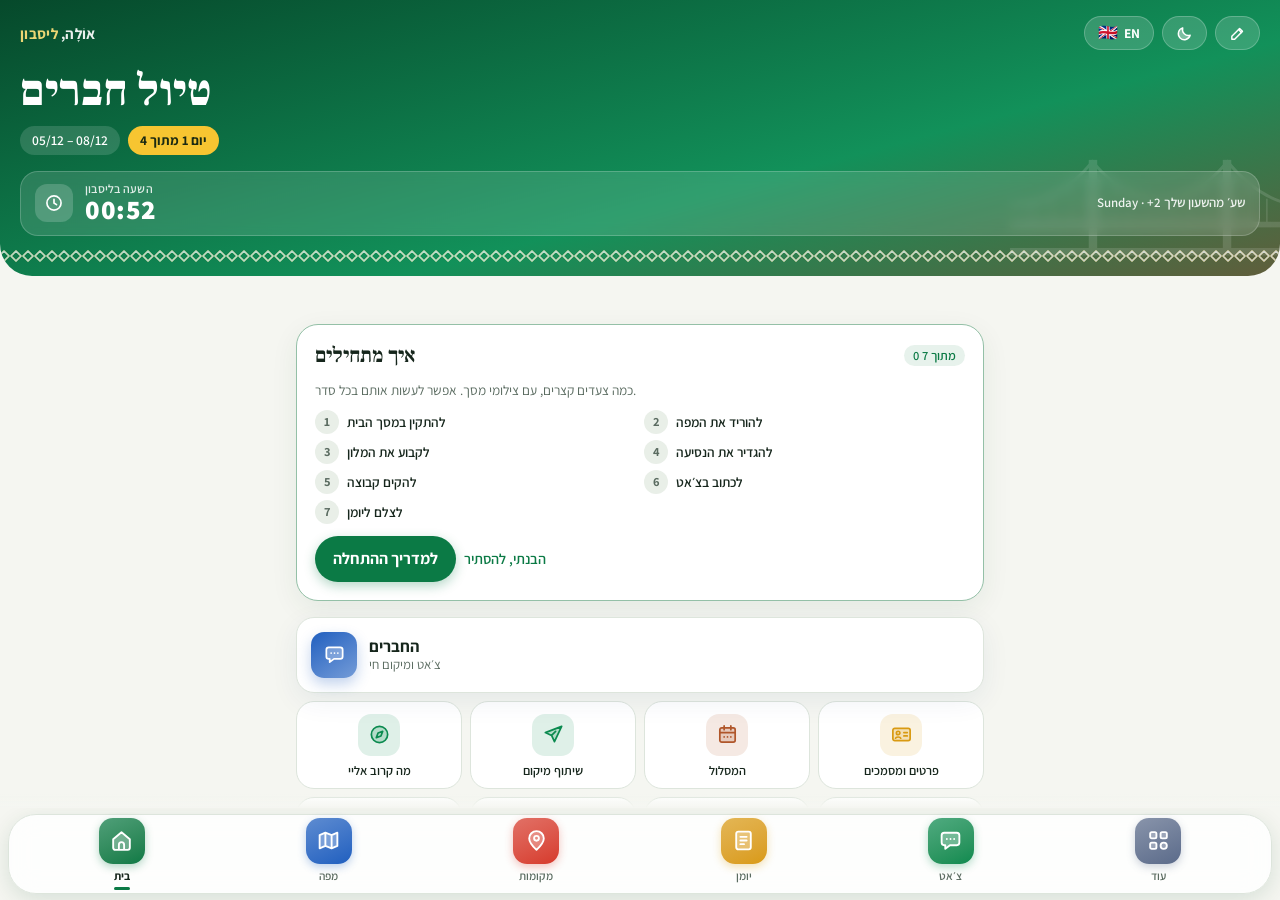
==== index.html @ 3a88d07b "Lisbon app: ported from the Athens app with Portugal colours, map, clock and icon (content still in " ====
<!doctype html>
<html lang="he" dir="rtl">
<head>
<meta charset="utf-8">
<meta name="viewport" content="width=device-width, initial-scale=1, viewport-fit=cover">
<title>ליסבון שלנו</title>
<script src="i18n.js"></script>
<meta name="description" content="המדריך האישי לטיול בליסבון: מפה חיה, שופינג, מסעדות, מסלול וכלים">
<meta name="theme-color" content="#f5f6f1" media="(prefers-color-scheme: light)">
<meta name="theme-color" content="#0c1611" media="(prefers-color-scheme: dark)">
<meta name="apple-mobile-web-app-capable" content="yes">
<meta name="apple-mobile-web-app-title" content="ליסבון">
<link rel="manifest" href="manifest.webmanifest">
<script>/* קישור הזמנה באייפון: בלי manifest, "הוספה למסך הבית" שומרת את הכתובת עם הקוד, והאפליקציה שבמסך הבית מצטרפת לבד */
if (/[?&]j=/.test(location.search) && /iPhone|iPad|iPod/.test(navigator.userAgent) && !navigator.standalone) document.querySelector('link[rel=manifest]').remove();</script>
<link rel="icon" href="icon.svg" type="image/svg+xml">
<link rel="apple-touch-icon" sizes="180x180" href="icon-180.png">
<link rel="preconnect" href="https://fonts.googleapis.com">
<link rel="preconnect" href="https://fonts.gstatic.com" crossorigin>
<link rel="stylesheet" href="https://fonts.googleapis.com/css2?family=Assistant:wght@400;500;600;700&family=Frank+Ruhl+Libre:wght@500;700;900&family=Gveret+Levin&family=Caveat:wght@500;700&display=swap">
<link rel="stylesheet" href="vendor/leaflet.css">
<link rel="stylesheet" href="app.css">
<script>/* מצב בהיר / כהה שנבחר ידנית: מפעילים או מכבים את כללי ה-CSS של "מצב כהה", בלי לשכפל אותם */
window.applyTheme = function (t) {
  for (var i = 0; i < document.styleSheets.length; i++) { var rules; try { rules = document.styleSheets[i].cssRules; } catch (e) { continue; }
    for (var j = 0; j < rules.length; j++) { var r = rules[j]; if (!r.media) continue; r._q = r._q || r.media.mediaText; if (!/prefers-color-scheme/.test(r._q)) continue;
      r.media.mediaText = !t ? r._q : (t === 'dark') === /dark/.test(r._q) ? 'all' : 'not all'; } }
  document.documentElement.dataset.theme = t || ''; document.documentElement.style.colorScheme = t || 'light dark';
  var m = document.querySelector('meta[name=theme-color]'); if (m && t) { m.removeAttribute('media'); m.content = t === 'dark' ? '#0c1611' : '#f5f6f1'; }
};
try { var th = localStorage.getItem('lisboa.theme'); if (th === 'dark' || th === 'light') applyTheme(th); } catch (e) {}</script>
</head>
<body>

<main id="app">
  <!-- בית -->
  <section class="view" id="v-home" data-view="home">
    <header class="hero">
      <div class="hero-top">
        <p class="eyebrow">אוֹלָה, <span>ליסבון</span></p>
        <span class="hero-btns"><button class="hero-set hero-lang" id="langBtn" type="button" translate="no" aria-label="Language"><i id="langFlag"></i><b id="langNow"></b></button>
        <button class="hero-set round" id="themeBtn" type="button" aria-label="מצב בהיר או כהה"></button>
        <button class="hero-set round" id="tripBtn" type="button" aria-label="הגדרות הנסיעה"><svg viewBox="0 0 24 24" width="15" height="15" fill="none" stroke="currentColor" stroke-width="2.2" stroke-linecap="round" stroke-linejoin="round"><path d="M4 20h4L19 9l-4-4L4 16z"/><path d="M13.5 6.5l4 4"/></svg></button></span>
      </div>
      <h1 id="heroTitle"></h1>
      <p class="hero-sub"><span id="heroDates"></span><b id="heroCount"></b></p>
      <div class="hero-clock"><i><svg viewBox="0 0 24 24" width="20" height="20" fill="none" stroke="currentColor" stroke-width="2" stroke-linecap="round" aria-hidden="true"><circle cx="12" cy="12" r="8.500"/><path d="M12 7.500V12l3 2"/></svg></i><span><small>השעה בליסבון</small><b id="heroTime" translate="no"></b></span><em id="heroDay"></em></div>
      <svg class="hero-art" viewBox="0 0 320 120" aria-hidden="true">
        <g fill="currentColor">
          <rect x="0" y="84" width="320" height="6"/>
          <rect x="84" y="18" width="9" height="94"/><rect x="227" y="18" width="9" height="94"/>
          <rect x="80" y="40" width="17" height="4"/><rect x="223" y="40" width="17" height="4"/><rect x="80" y="62" width="17" height="4"/><rect x="223" y="62" width="17" height="4"/>
          <rect x="0" y="112" width="320" height="8"/>
        </g>
        <g fill="none" stroke="currentColor" stroke-width="3" stroke-linecap="round">
          <path d="M0 66Q46 70 88 20Q160 104 232 20Q274 70 320 66"/>
          <path stroke-width="1.5" d="M110 44v40M128 60v24M146 70v14M160 73v11M174 70v14M192 60v24M210 44v40M66 46v38M46 60v24M24 66v18M254 46v38M274 60v24M296 66v18"/>
        </g>
      </svg>
    </header>
    <div class="stack">
      <div id="weather" class="weather" aria-label="תחזית"></div>
      <div id="alertBox"></div>
      <section class="card install" id="installCard" hidden>
        <img src="icon-180.png" alt="" width="56" height="56">
        <div><h2>התקנה למסך הבית</h2><p class="muted small" id="installTxt"></p>
        <div class="row"><button class="btn sm" id="installBtn" type="button">התקנה</button><button class="link" id="installHide" type="button">לא עכשיו</button></div></div>
      </section>
      <section class="card starthome" id="startHome" hidden>
        <div class="card-head"><h2>איך מתחילים</h2><span class="pill" id="startCount"></span></div>
        <p class="muted small">כמה צעדים קצרים, עם צילומי מסך. אפשר לעשות אותם בכל סדר.</p>
        <div class="start-dots" id="startDots"></div>
        <div class="row"><button class="btn" data-jump="startCard" type="button">למדריך ההתחלה</button><button class="link" id="startHide" type="button">הבנתי, להסתיר</button></div>
      </section>
      <section class="card setup" id="setupCard" hidden>
        <h2>איזו נסיעה זו?</h2>
        <p class="muted small">בנות, בנים, משפחה או חברים, ואולי יום הולדת? לפי זה יותאמו ההמלצות, המסלול והיומן.</p>
        <div class="row"><button class="btn" id="setupBtn" type="button">הגדרת הנסיעה</button><button class="btn ghost" data-go="group" type="button">יש לי קוד קבוצה</button></div>
      </section>
      <div class="quick">
        <button class="qbtn wide" data-go="group"><i class="ic" data-ic="chat" style="--c:#1f5fbf"></i><span><b class="grpname">הקבוצה</b><small id="grpHint">צ׳אט ומיקום חי</small></span><span class="faces" id="grpFaces"></span><em class="nbadge" id="grpBadge" hidden></em></button>
        <button class="qbtn" data-act="near"><i class="ic" data-ic="compass" style="--c:#0b8a4f"></i><span><b>מה קרוב אליי</b><small>מקומות לפי מרחק</small></span></button>
        <button class="qbtn" data-act="share"><i class="ic" data-ic="send" style="--c:#0b8a4f"></i><span><b>שיתוף מיקום</b><small>שליחה בוואטסאפ</small></span></button>
        <button class="qbtn" data-go="plan"><i class="ic" data-ic="cal" style="--c:#b0562a"></i><span><b>המסלול</b><small id="todayPlan"></small></span></button>
        <button class="qbtn" data-jump="meCard"><i class="ic" data-ic="id" style="--c:#d99a12"></i><span><b>פרטים ומסמכים</b><small>דרכון, ביטוח, אישורים</small></span></button>
        <button class="qbtn" data-jump="taxCard"><i class="ic" data-ic="percent" style="--c:#d99a12"></i><span><b>Tax Free</b><small>איך מקבלים החזר מס</small></span></button>
        <button class="qbtn" data-jump="offlineCard"><i class="ic" data-ic="download" style="--c:#1f5fbf"></i><span><b>מפה בלי אינטרנט</b><small id="offHint">הורדה לטלפון</small></span></button>
        <button class="qbtn" data-act="favs"><i class="ic" data-ic="heart" style="--c:#d6392b"></i><span><b>הרשימה שלי</b><small id="favCount"></small></span></button>
        <button class="qbtn" data-go="journal"><i class="ic" data-ic="book" style="--c:#d6392b"></i><span><b>היומן שלנו</b><small>תמונות ורגעים</small></span></button>
      </div>
      <section class="card" id="hotelCard"></section>
      <section class="card" id="flightsCard"></section>
      <details class="card bday" id="occCard" hidden></details>
      <section>
        <div class="sec-head"><h2>אסור לפספס</h2><button class="link" data-go="places">לכל המקומות</button></div>
        <div class="rail" id="topRail"></div>
      </section>
    </div>
  </section>

  <!-- מפה -->
  <section class="view" id="v-map" data-view="map" hidden>
    <div id="map"></div>
    <div class="map-chips chips" id="mapChips"></div>
    <div class="map-fabs">
      <button class="fab" id="btnLocate" aria-label="המיקום שלי">
        <svg viewBox="0 0 24 24" width="22" height="22" fill="none" stroke="currentColor" stroke-width="2"><circle cx="12" cy="12" r="3.5"/><path d="M12 2v4M12 18v4M2 12h4M18 12h4"/></svg>
      </button>
      <button class="fab" id="btnLayers" aria-label="סוג המפה">
        <svg viewBox="0 0 24 24" width="22" height="22" fill="none" stroke="currentColor" stroke-width="2" stroke-linejoin="round"><path d="M12 3 3 8l9 5 9-5zM3 12l9 5 9-5M3 16l9 5 9-5"/></svg>
      </button>
      <button class="fab" id="btnHotel" aria-label="המלון">
        <svg viewBox="0 0 24 24" width="22" height="22" fill="none" stroke="currentColor" stroke-width="2"><path d="M3 21V10l9-7 9 7v11h-6v-6H9v6z"/></svg>
      </button>
    </div>
    <div class="map-status" id="gpsStatus" hidden></div>
  </section>

  <!-- מקומות -->
  <section class="view" id="v-places" data-view="places" hidden>
    <header class="page-head">
      <h1>מקומות</h1>
      <input type="search" id="search" placeholder="חיפוש: סנדלים, גג, סובלאקי…" autocomplete="off">
    </header>
    <div class="chips" id="placeChips"></div>
    <div class="sortbar" id="sortbar">
      <button data-sort="rec" class="on">מומלצים</button>
      <button data-sort="me">קרוב אליי</button>
      <button data-sort="hotel">קרוב למלון</button>
    </div>
    <div class="list" id="placeList"></div>
  </section>

  <!-- יומן -->
  <section class="view" id="v-journal" data-view="journal" hidden>
    <header class="page-head jr-head">
      <div class="jr-tabs" role="tablist"><button id="jrTabMe" type="button">היומן שלי <em id="jrNMe"></em></button><button id="jrTabUs" type="button">היומן המשותף <em id="jrNUs"></em></button></div>
      <p class="jr-kicker" id="jrKicker"></p>
      <h1 class="hand" id="jrTitle">היומן שלי</h1>
    </header>
    <div class="jr-actions">
      <label class="btn" for="camIn"><svg viewBox="0 0 24 24" width="20" height="20" fill="none" stroke="currentColor" stroke-width="2" stroke-linejoin="round"><path d="M4 8h3l2-3h6l2 3h3v11H4z"/><circle cx="12" cy="13" r="3.5"/></svg>צילום</label>
      <label class="btn ghost" for="vidIn"><svg viewBox="0 0 24 24" width="20" height="20" fill="none" stroke="currentColor" stroke-width="2" stroke-linejoin="round"><rect x="3" y="6" width="13" height="12" rx="2"/><path d="M16 10l5-3v10l-5-3z"/></svg>סרטון</label>
      <label class="btn ghost" for="upIn">העלאה</label>
      <button class="btn ghost" id="jrNote">כתיבה</button>
    </div>
    <input type="file" id="camIn" accept="image/*" capture="environment" hidden>
    <input type="file" id="vidIn" accept="video/*" capture="environment" hidden>
    <input type="file" id="upIn" accept="image/*,video/*" multiple hidden>
    <div class="jr-show"><button class="btn sea" id="jrShow" type="button"><svg viewBox="0 0 24 24" width="20" height="20" fill="currentColor"><path d="M8 5v14l11-7z"/></svg><span id="jrShowTxt">מצגת הטיול</span></button><button class="btn ghost" id="bkOpen" type="button">גיבוי תמונות<em class="nbadge" id="bkCount" hidden></em></button></div>
    <div class="bk-banner" id="bkBanner" hidden><span id="bkBannerTxt"></span><button class="btn sm" id="bkBannerBtn" type="button">גיבוי עכשיו</button><button class="link" id="bkBannerX" type="button">אחר כך</button></div>
    <div id="jrBody"></div>
  </section>

  <!-- הבנות -->
  <section class="view" id="v-group" data-view="group" hidden>
    <header class="page-head"><h1 class="grpname">הקבוצה</h1><p class="muted" id="grpStatus"></p></header>
    <div class="stack" id="grpJoin">
      <section class="card">
        <h2>להצטרף לקבוצה</h2>
        <p class="invited" id="grpInvited" hidden></p>
        <form id="grpJoinForm" class="form-in">
          <label>השם שלך<input id="grpName" autocomplete="off" maxlength="16" placeholder="השם שלך"></label>
          <label>קוד הקבוצה<input id="grpCodeIn" autocomplete="off" autocapitalize="characters" placeholder="XXXX-XXXX" dir="ltr"></label>
          <button class="btn">הצטרפות עם הקוד</button>
        </form>
        <p class="muted small" style="margin:14px 0 8px">מי שמארגן פותח קבוצה, מגדיר את הנסיעה ושולח את הקוד לכולם:</p>
        <button class="btn ghost" id="grpNew" type="button">פתיחת קבוצה חדשה</button>
      </section>
      <p class="muted small center">ההודעות והמיקומים מוצפנים בטלפון עם הקוד. רק מי שיש לו את הקוד יכול לקרוא.</p>
    </div>
    <div class="stack" id="grpMain" hidden>
      <section class="card" id="tripCard"></section>
      <section class="card">
        <div class="card-head"><div><small class="muted">קוד הקבוצה</small><div class="gcode" id="grpCode" dir="ltr"></div></div><button class="btn sm" id="grpInvite">הזמנה לקבוצה</button></div>
        <div class="myav"><span id="myFace"></span><div><b>התמונה שלי</b><small class="muted">הקבוצה תראה אותה בצ׳אט, במפה ובעמוד הבית</small>
          <div class="row"><label class="btn sm" for="avIn">בחירת תמונה</label><button class="link" id="avClear" type="button" hidden>הסרה</button></div></div></div>
        <input type="file" id="avIn" accept="image/*" hidden>
        <label class="switch"><input type="checkbox" id="grpShare"><span>לשתף את המיקום שלי עם הקבוצה</span></label>
        <div id="grpMembers" class="mems"></div>
      </section>
      <button class="btn" data-go="chat" type="button">פתיחת הצ׳אט</button>
      <section class="card" id="pushNative" hidden>
        <div class="card-head"><h2 class="h-ic"><i class="ic" data-ic="phone" style="--c:#d6392b"></i>התראות</h2><span class="pill" id="pushState"></span></div>
        <p class="muted small" id="pushTxt">התראה קופצת על כל הודעה בצ׳אט, גם כשהאפליקציה סגורה. לחיצה עליה פותחת את האפליקציה.</p>
        <div class="row" style="margin-top:10px"><button class="btn" id="pushOn" type="button">הפעלת התראות</button><button class="btn ghost sm" id="pushTest" type="button" hidden>התראת ניסיון</button></div>
      </section>
      <section class="card"><h2>מקומות שסימנו</h2><div id="grpFavs" class="tags"></div></section>
      <button class="link center" id="grpLeave">יציאה מהקבוצה</button>
      <p class="muted small center">כשהאפליקציה פתוחה ההודעות מגיעות מיד, עם צליל.</p>
    </div>
  </section>

  <!-- צ׳אט -->
  <section class="view chatview" id="v-chat" data-view="chat" hidden>
    <header class="chat-head"><div><p class="jr-kicker" id="chatStatus"></p><h1 class="hand">הצ׳אט שלנו</h1></div><button class="btn ghost sm" data-go="group" type="button">הקבוצה</button></header>
    <div class="chat-empty" id="chatEmpty" hidden><p>עוד אין קבוצה. פותחים קבוצה או מצטרפות עם קוד, ואז הצ׳אט נפתח כאן.</p><button class="btn" data-go="group" type="button">לקבוצה</button></div>
    <div class="chat-body" id="chatBody">
        <div id="grpChat" class="chat"></div>
        <div id="grpQuick" class="tags"><button class="tag" type="button">איפה כולם?</button><button class="tag" type="button">אני בדרך</button><button class="tag" type="button">נפגשים במלון</button><button class="tag" type="button" data-here>📍 אני כאן, בואו</button></div>
        <div id="emojiPanel" class="emoji-panel" hidden></div>
        <form id="grpForm" class="chatform"><button type="button" class="cbtn" id="emojiBtn" aria-label="סמיילים">😊</button><label class="cbtn" for="chatFile" aria-label="צירוף תמונה או מסמך">📎</label><input id="grpText" autocomplete="off" maxlength="500" placeholder="הודעה לקבוצה…" enterkeyhint="send"><button class="btn sm send" aria-label="שליחה"><svg viewBox="0 0 24 24" width="20" height="20" fill="none" stroke="currentColor" stroke-width="2.2" stroke-linecap="round" stroke-linejoin="round"><path d="M2 12 21 3l-6 18-3-8z"/></svg></button></form>
        <input type="file" id="chatFile" hidden>
    </div>
  </section>

  <!-- מסלול -->
  <section class="view" id="v-plan" data-view="plan" hidden>
    <header class="page-head">
      <h1>ארבעה ימים</h1>
      <p class="muted">הצעה גמישה. לוחצים על מקום כדי לראות פרטים ולנווט.</p>
    </header>
    <div class="daytabs" id="dayTabs"></div>
    <div id="planBody"></div>
  </section>

  <!-- עוד -->
  <section class="view" id="v-more" data-view="more" hidden>
    <header class="page-head"><h1>ארגז כלים</h1></header>
    <div class="stack">
      <details class="card acc" id="startCard">
        <summary><i class="ic" data-ic="compass" style="--c:#0b8a4f"></i>איך מתחילים</summary>
        <p class="muted small">כמה צעדים, עם צילומי מסך וכפתור שמוביל ישר למקום. צעד שהושלם מסומן ב־✓.</p>
        <div id="startSteps" class="start-steps"></div>
      </details>

      <details class="card acc" id="guideCard">
        <summary><i class="ic" data-ic="bulb" style="--c:#d99a12"></i>מדריך לאפליקציה</summary>
        <p class="muted small">כל מה שחשוב לדעת, בשפה פשוטה. לוחצים על נושא כדי לפתוח.</p>
        <div id="guide" class="guide"></div>
      </details>

      <details class="card acc" id="tripsCard">
        <summary><i class="ic" data-ic="bag" style="--c:#b0562a"></i>הנסיעות שלי</summary>
        <p class="muted small">נוסעים שוב לליסבון? הנסיעה הנוכחית נשמרת עם היומן, הצ'אט והמסלול שלה, ומתחילים נסיעה חדשה ונקייה. אפשר לחזור לכל נסיעה שמורה, וגם למחוק נסיעה יחד עם היומן שלה.</p>
        <div id="tripsList" class="trips"></div>
        <button class="btn" id="tripNew" type="button">התחלת נסיעה חדשה</button>
      </details>

      <details class="card acc" id="meCard">
        <summary><i class="ic" data-ic="id" style="--c:#d99a12"></i>הפרטים והמסמכים שלי</summary>
        <p class="muted small">נשמר רק בטלפון הזה ולא נשלח לשום מקום.</p>
        <div class="grid2" id="meForm">
          <label class="wide">שם מלא, כמו בדרכון<input id="me_name" data-k="name" autocomplete="off"></label>
          <label>מספר דרכון<input id="me_pass" data-k="pass" autocomplete="off" autocapitalize="characters"></label>
          <label>תוקף הדרכון<input id="me_passExp" data-k="passExp" type="date"></label>
          <label>חברת ביטוח<input id="me_ins" data-k="ins" autocomplete="off"></label>
          <label>מספר פוליסה<input id="me_insNo" data-k="insNo" autocomplete="off"></label>
          <label class="wide">מוקד החירום של הביטוח<input id="me_insTel" data-k="insTel" type="tel" autocomplete="off"></label>
          <label>איש קשר לחירום<input id="me_ice" data-k="ice" autocomplete="off"></label>
          <label>הטלפון שלו<input id="me_iceTel" data-k="iceTel" type="tel" autocomplete="off"></label>
          <label class="wide">מספר אישור ההזמנה במלון<input id="me_hotelRef" data-k="hotelRef" autocomplete="off"></label>
          <label class="wide">מידע רפואי חשוב (אלרגיות, תרופות, סוג דם)<input id="me_med" data-k="med" autocomplete="off"></label>
        </div>
        <div id="meNote"></div>
        <h3 class="sub-h">מסמכים מצולמים</h3>
        <p class="muted small">דרכון, כרטיס עלייה למטוס, ביטוח, אישור מלון. התמונה מטושטשת עד שלוחצים עליה.</p>
        <select id="docType" aria-label="סוג המסמך">
          <option>דרכון</option><option>כרטיס עלייה למטוס</option><option>כרטיס טיסה</option><option>ביטוח נסיעות</option><option>אישור הזמנת מלון</option><option>מסמך אחר</option>
        </select>
        <div class="row">
          <label class="btn sm" for="docCam">צילום המסמך</label>
          <label class="btn ghost sm" for="docUp">העלאה מהגלריה</label>
        </div>
        <input type="file" id="docCam" accept="image/*" capture="environment" hidden>
        <input type="file" id="docUp" accept="image/*" hidden>
        <div id="docGrid" class="docgrid"></div>
      </details>

      <section class="card" id="offlineCard">
        <div class="card-head"><h2 class="h-ic"><i class="ic" data-ic="download" style="--c:#1f5fbf"></i>מפה בלי אינטרנט</h2><span class="pill" id="offState"></span></div>
        <p class="muted small">מורידה לטלפון את מפת הרחובות של מרכז ליסבון ברמת רחוב ואת כל האזור: בלם, שדה התעופה, סינטרה וקשקאיש. כ־20 מ״ב, עדיף ב־Wi‑Fi לפני הטיסה. ה־GPS עובד גם בלי חבילת גלישה.</p>
        <progress id="offBar" max="100" value="0" hidden></progress>
        <div class="row" style="margin-top:10px"><button class="btn sea" id="offBtn">הורדת המפה</button><span class="muted small" id="offMsg"></span></div>
      </section>

      <details class="card acc" id="taxCard">
        <summary><i class="ic" data-ic="percent" style="--c:#d99a12"></i>החזר מס – Tax Free</summary>
        <p>תיירות מחוץ לאיחוד האירופי (דרכון ישראלי) זכאיות להחזר המע״מ על קניות. המע״מ בפורטוגל 23%, וההחזר בפועל אחרי עמלה הוא בערך <b>12–15 אחוז מהמחיר</b>.</p>
        <div class="conv taxcalc">
          <label>סכום הקנייה ב־€<input id="taxAmt" type="number" inputmode="decimal"></label>
          <label>החזר משוער<output id="taxOut" class="out" dir="auto">—</output></label>
        </div>
        <h3 class="sub-h">בחנות</h3>
        <ol class="steps">
          <li>מינימום של <b>בערך 61.50 אירו בחנות אחת באותו יום</b>. כדאי לרכז קניות בחנות אחת או בכל־בו כמו אל קורטה אינגלס.</li>
          <li>לחפש שלט Tax Free (Global Blue או Planet) ולבקש בקופה: <b dir="ltr">"Tax free form, please"</b>.</li>
          <li>להציג <b>דרכון</b>. יש חנויות שמסתפקות בצילום, אבל לא כולן.</li>
          <li>לשמור את הטופס יחד עם הקבלה, ולא להשתמש במוצרים: הם צריכים לצאת מפורטוגל חדשים, עם התוויות.</li>
        </ol>
        <h3 class="sub-h">בשדה התעופה, ביום החזרה</h3>
        <ol class="steps">
          <li>להגיע <b>כ־45 דקות מוקדם יותר</b>. במוצאי שבת יכול להיות תור.</li>
          <li><b>לפני הצ׳ק־אין</b>, אם הקניות במזוודה: לגשת לעמדות האימות האלקטרוניות (e‑Taxfree) או לדלפק המכס באולם היציאות, עם הטפסים, הקבלות, הדרכון, כרטיס הטיסה והמוצרים עצמם.</li>
          <li>אחרי ביקורת הדרכונים: דלפק Global Blue או Planet. החזר <b>לכרטיס האשראי</b> מלא יותר, במזומן יש עמלה נוספת.</li>
          <li>אין זמן או שהדלפק סגור? לשלשל את הטופס החתום לתיבת הדואר של חברת ההחזר שליד הדלפק.</li>
        </ol>
        <p class="muted small">ההחזר לא חל על מסעדות, מלון ושירותים. הנהלים והעמלות משתנים בין חברות, כדאי לשאול בחנות.</p>
      </details>

      <details class="card acc" open>
        <summary><i class="ic" data-ic="euro" style="--c:#d99a12"></i>מחשבון אירו ⇄ שקל</summary>
        <div class="conv">
          <label>אירו<input id="eur" type="number" inputmode="decimal"></label>
          <label>שקלים<input id="ils" type="number" inputmode="decimal"></label>
        </div>
        <p class="muted small">שער: <input id="rate" class="rate" type="number" step="0.01" inputmode="decimal"> ₪ לאירו <span id="rateSrc"></span></p>
      </details>

      <details class="card acc">
        <summary><i class="ic" data-ic="wallet" style="--c:#0b8a4f"></i>קופה משותפת</summary>
        <p class="muted small">מי שילם על מה, ומי מעביר למי בסוף.</p>
        <form id="kupaPeople" class="row">
          <input id="personName" placeholder="שם של משתתף" autocomplete="off">
          <button class="btn sm">הוספה</button>
        </form>
        <div class="tags" id="peopleTags"></div>
        <form id="kupaExp" class="grid2">
          <input id="expDesc" placeholder="על מה? (מונית, ארוחה…)" autocomplete="off">
          <input id="expAmt" type="number" step="0.01" inputmode="decimal" placeholder="סכום ב־€">
          <select id="expPayer" aria-label="מי שילם"></select>
          <button class="btn sm">רישום</button>
        </form>
        <div id="kupaList"></div>
        <div id="kupaSum"></div>
      </details>

      <details class="card acc">
        <summary><i class="ic" data-ic="bag" style="--c:#b0562a"></i>רשימת אריזה <span class="pill" id="packCount"></span></summary>
        <div id="packList" class="checks"></div>
        <form id="packAdd" class="row">
          <input id="packNew" placeholder="להוסיף פריט" autocomplete="off">
          <button class="btn sm">הוספה</button>
        </form>
      </details>

      <details class="card acc">
        <summary><i class="ic" data-ic="bulb" style="--c:#d99a12"></i>טיפים שכדאי לדעת</summary>
        <div id="tips"></div>
      </details>

      <details class="card acc">
        <summary><i class="ic" data-ic="chat" style="--c:#1f5fbf"></i>פורטוגזית בשתי דקות</summary>
        <div id="phrases" class="phrases"></div>
      </details>

      <details class="card acc">
        <summary><i class="ic" data-ic="phone" style="--c:#d6392b"></i>מספרי חירום</summary>
        <div id="emergency" class="emg"></div>
        <p class="muted small">לחיצה על מספר מחייגת. כדאי לשמור גם את מספר הביטוח.</p>
      </details>

      <section class="card langs" translate="no">
        <div class="card-head"><h2>שפה · Language</h2><button class="btn sm ghost" id="langOpen2" type="button"><span id="langFlag2"></span> <span id="langName2"></span></button></div>
      </section>
      <section class="card about">
        <h2>אודות</h2>
        <p><b>ליסבון שלנו</b> · מדריך ומלווה לטיול בליסבון</p>
        <p>פיתוח: דודו טל</p>
        <p class="muted small">© 2026 כל הזכויות שמורות.</p>
      </section>
      <div class="center"><button class="btn ghost sm" id="updBtn" type="button">בדיקת עדכון</button> <span class="muted small" id="verTxt"></span></div>
      <p class="muted small center">שעות ומחירים משתנים – כדאי לוודא בגוגל מפות לפני שיוצאים.<br>כל מה שהזנת נשמר רק בטלפון הזה.</p>
    </div>
  </section>
</main>

<nav class="tabbar" aria-label="ניווט">
  <button data-go="home" style="--c:#0b7a45" class="on"><i class="tic" data-ic="home"></i>בית</button>
  <button data-go="map" style="--c:#1f5fbf"><i class="tic" data-ic="map"></i>מפה</button>
  <button data-go="places" style="--c:#d6392b"><i class="tic" data-ic="pin"></i>מקומות</button>
  <button data-go="journal" style="--c:#d99a12"><i class="tic" data-ic="book"></i>יומן</button>
  <button data-go="chat" style="--c:#0b8a4f"><i class="tic" data-ic="chat"></i>צ׳אט<em class="tbadge" id="chatBadge" hidden></em></button>
  <button data-go="more" style="--c:#5b6b8a"><i class="tic" data-ic="grid"></i>עוד</button>
</nav>

<!-- גיליון מקום -->
<dialog id="sheet" class="sheet"><div id="sheetBody"></div></dialog>

<!-- טופס טיסה -->
<dialog id="flightDlg" class="sheet">
  <form id="flightForm" method="dialog" class="form">
    <h2>טיסה</h2>
    <label>כיוון
      <select id="fDir"><option value="out">הלוך – לליסבון</option><option value="back">חזור – הביתה</option></select>
    </label>
    <div class="grid2">
      <label>מספר טיסה<input id="fNum" placeholder="LY541" autocapitalize="characters" autocomplete="off" required></label>
      <label>חברת תעופה<input id="fAir" placeholder="אל על" autocomplete="off"></label>
      <label>תאריך<input id="fDate" type="date" required></label>
      <label>שעת המראה<input id="fTime" type="time" required></label>
      <label>שעת נחיתה<input id="fArr" type="time"></label>
      <label>מספר הזמנה<input id="fRef" autocomplete="off" autocapitalize="characters"></label>
    </div>
    <label>הערות<input id="fNote" placeholder="טרמינל, מושב, כבודה…" autocomplete="off"></label>
    <div class="row end">
      <button type="button" class="btn ghost" id="fCancel">ביטול</button>
      <button class="btn" value="save">שמירה</button>
    </div>
  </form>
</dialog>

<!-- רשומת יומן -->
<dialog id="entryDlg" class="sheet">
  <form id="entryForm" method="dialog" class="form">
    <div class="entry-img" id="entryImgWrap" hidden><img id="entryImg" alt=""><video id="entryVid" controls playsinline preload="metadata" hidden></video></div>
    <p class="muted small" id="entryVidNote" hidden></p>
    <label class="hand-label">מה היה כאן?
      <textarea id="entryText" rows="3" placeholder="כמה מילים לזיכרון…"></textarea>
    </label>
    <label>איפה<select id="entryPlace"></select></label>
    <a class="link small" id="entryMapLink" target="_blank" rel="noopener" hidden>פתיחה במפה</a>
    <div class="tags" id="entryTags"></div>
    <div class="jr-where"><small>איפה לשמור</small>
    <label class="switch"><input type="checkbox" id="entryPersonal"><span id="entryPersonalTxt">ביומן האישי שלי</span></label>
    <label class="switch" id="entryShareRow" hidden><input type="checkbox" id="entryShared"><span>ביומן המשותף של הקבוצה</span></label></div>
    <div class="row end">
      <button type="button" class="btn ghost sm" id="entryDel">מחיקה</button>
      <button type="button" class="btn ghost sm" id="entryShare">שיתוף</button>
      <button class="btn" value="save" autofocus>שמירה ביומן</button>
    </div>
  </form>
</dialog>

<dialog id="layerDlg" class="sheet">
  <div class="form"><h2>סוג המפה</h2><div id="layerList" class="opts"></div>
  <p class="muted small">לניווט מדויק צעד־צעד: לחיצה על מקום ואז "ניווט בגוגל מפות".</p></div>
</dialog>

<dialog id="locDlg" class="sheet">
  <div class="form" id="locAsk">
    <h2>להציג אותך על המפה?</h2>
    <p>כדי לסמן את המיקום שלך על המפה, לחשב מרחקים ולתייג תמונות ביומן, האפליקציה צריכה גישה למיקום. אחרי הלחיצה הטלפון ישאל, ויש לבחור <b>"אפשר"</b>.</p>
    <p class="muted small">המיקום נשאר בטלפון ולא נשלח לאף אחד.</p>
    <div class="row end"><button type="button" class="btn ghost" id="locLater">לא עכשיו</button><button type="button" class="btn" id="locOk">אישור מיקום</button></div>
  </div>
  <div class="form" id="locHelp" hidden>
    <h2>המיקום חסום בטלפון</h2>
    <p>הטלפון לא נותן לדפדפן גישה למיקום, ולכן חלון האישור לא קופץ. מתקנים פעם אחת:</p>
    <ol class="steps">
      <li><b>אייפון:</b> הגדרות ← פרטיות ואבטחה ← שירותי מיקום. לוודא שהמתג למעלה דולק.</li>
      <li>באותה רשימה לבחור את הדפדפן (<b>Chrome</b>, או <b>אתרי Safari</b>) ולסמן <b>"בעת השימוש ביישום"</b> ו<b>"מיקום מדויק"</b>.</li>
      <li>לחזור לכאן, ללחוץ "רענון", וכשהטלפון שואל לבחור <b>"אפשר"</b>.</li>
      <li><b>אנדרואיד:</b> לחיצה על המנעול ליד הכתובת ← הרשאות ← מיקום ← אישור.</li>
    </ol>
    <div class="row end"><button type="button" class="btn ghost" id="locClose">סגירה</button><button type="button" class="btn" id="locReload">רענון</button></div>
  </div>
</dialog>

<dialog id="shotDlg" class="sheet shot"><img id="shotImg" alt=""><button type="button" class="btn" id="shotClose">סגירה</button></dialog>

<dialog id="tripDlg" class="sheet">
  <form id="tripForm" method="dialog" class="form">
    <h2 id="tripDlgTitle">הגדרת הנסיעה</h2>
    <p class="muted small" id="tripDlgNote"></p>
    <div class="opts trip-types" id="tripTypes"></div>
    <label>שם הנסיעה<input id="tripName" maxlength="40" autocomplete="off"></label>
    <div class="grid2">
      <label>אירוע<select id="tripOcc"></select></label>
      <label>תאריך ההגעה<input id="tripStart" type="date"></label>
    </div>
    <div class="trip-hotel"><small class="muted">המלון</small><b id="tripHotel"></b><small class="muted" id="tripHotelNote"></small></div>
    <div class="row end">
      <button type="button" class="btn ghost" id="tripCancel">ביטול</button>
      <button class="btn" value="save" autofocus id="tripSave">שמירה</button>
    </div>
  </form>
</dialog>

<dialog id="langDlg" class="sheet" translate="no">
  <h2>שפה · Language · Idioma</h2>
  <div class="lang-list">
    <button type="button" class="lang-opt" data-lang="he" style="--c:#1f5fbf"><i>🇮🇱</i><span><b>עברית</b><small>Hebrew</small></span><em></em></button>
    <button type="button" class="lang-opt" data-lang="en" style="--c:#d6392b"><i>🇬🇧</i><span><b>English</b><small>אנגלית</small></span><em></em></button>
    <button type="button" class="lang-opt" data-lang="es" style="--c:#d99a12"><i>🇪🇸</i><span><b>Español</b><small>ספרדית · Spanish</small></span><em></em></button>
  </div>
</dialog>
<dialog id="taxiDlg" class="taxi-full">
  <button type="button" class="taxi-x" id="taxiClose" aria-label="סגירה">✕</button>
  <p class="taxi-k">Por favor, leve-me a esta morada</p>
  <p class="taxi-big" id="taxiBig" translate="no" dir="ltr"></p>
  <p class="taxi-n" id="taxiName" translate="no" dir="ltr"></p>
  <p class="taxi-he">"בבקשה, קח אותי לכאן"</p>
</dialog>
<dialog id="msgDlg" class="sheet">
  <p class="msg-prev" id="msgPrev" translate="no"></p>
  <div class="msg-acts">
    <button class="btn ghost" id="msgCopy" type="button">העתקה</button>
    <button class="btn danger" id="msgDelAll" type="button">מחיקה אצל כולם</button>
    <button class="btn ghost" id="msgDelMe" type="button">מחיקה רק אצלי</button>
    <button class="link" id="msgCancel" type="button">ביטול</button>
  </div>
</dialog>
<dialog id="infoDlg" class="sheet">
  <div class="form">
    <h2>מי קרא</h2>
    <p class="info-quote" id="infoQuote"></p>
    <div id="infoBody"></div>
    <div class="row end"><button type="button" class="btn" id="infoClose">סגירה</button></div>
  </div>
</dialog>

<dialog id="fileDlg" class="sheet">
  <div class="form">
    <div class="entry-img"><img id="fileImg" alt=""></div>
    <div class="row end">
      <button type="button" class="btn ghost sm" id="fileShare">שמירה או שיתוף</button>
      <button type="button" class="btn" id="fileClose">סגירה</button>
    </div>
  </div>
</dialog>

<dialog id="docDlg" class="sheet">
  <div class="form">
    <div class="entry-img"><img id="docImg" alt=""></div>
    <h2 id="docTitle"></h2>
    <div class="row end">
      <button type="button" class="btn ghost sm" id="docDel">מחיקה</button>
      <button type="button" class="btn ghost sm" id="docShare">שיתוף</button>
      <button type="button" class="btn" id="docClose">סגירה</button>
    </div>
  </div>
</dialog>

<dialog id="bkDlg" class="sheet">
  <div class="form">
    <h2>גיבוי תמונות</h2>
    <p id="bkState"></p>
    <button class="btn" id="bkNew" type="button"></button>
    <button class="btn ghost" id="bkAll" type="button">הורדת כל התמונות ביחד (ZIP)</button>
    <p class="muted small" id="bkMsg" hidden></p>
    <label class="switch"><input type="checkbox" id="bkAuto"><span id="bkAutoTxt"></span></label>
    <p class="muted small" id="bkNote"></p>
    <p class="muted small">הגיבוי כולל את כל התמונות שביומן, גם המשותפות (סרטונים שומרים אחד־אחד: פותחים את הסרטון ולוחצים "שיתוף"), ובקובץ ה־ZIP גם רשימה עם הכיתובים. באייפון: בחלון השיתוף לבחור "שמירת תמונות" לגלריה, או "שמירה לקבצים" ← הורדות.</p>
    <div class="row end"><button type="button" class="btn ghost" id="bkClose">סגירה</button></div>
  </div>
</dialog>

<!-- מצגת -->
<div id="show" class="show" hidden>
  <div class="show-bars" id="showBars"></div>
  <div class="show-stage" id="showStage">
    <img id="showA" alt=""><img id="showB" alt="">
    <button class="show-arrow prev" id="showPrev" type="button" aria-label="הקודם">›</button>
    <button class="show-arrow next" id="showNext" type="button" aria-label="הבא">‹</button>
    <p id="showStatus" class="show-status" hidden></p>
  </div>
  <button class="show-x" id="showClose" aria-label="סגירה">×</button>
  <div class="show-ctl">
    <button id="showPlay" type="button" class="round" aria-label="השהיה">❚❚</button>
    <div class="show-seg" id="showScope"><button type="button" data-s="me">אישי</button><button type="button" data-s="us">משותף</button><button type="button" data-s="all">הכול</button></div>
    <span id="showN" class="show-n"></span>
  </div>
  <div class="show-ctl">
    <button id="showPdf" type="button" class="pri">שיתוף PDF</button>
    <button id="showImgs" type="button">שיתוף תמונות</button>
    <button id="showFmt" type="button">לרוחב</button>
  </div>
</div>

<div id="toast" class="toast" hidden></div>

<dialog id="inviteDlg" class="sheet">
  <form id="invForm">
    <h2>הוזמנת לקבוצה 🎉</h2>
    <label class="inv-l">השם שלך<input id="invName" autocomplete="off" maxlength="16" placeholder="השם שלך"></label>
    <p id="invQ"><b>האפליקציה תותקן במסך הבית</b><br><span class="muted small">אייקון משלה, מסך מלא, והתראות על הודעות.</span></p>
    <div class="row"><button class="btn" id="invGo">להצטרף ולהתקין</button></div>
  </form>
</dialog>
<dialog id="installDlg" class="sheet">
  <h2 id="installTitle">התקנה למסך הבית</h2>
  <p class="muted small">הטלפון לא מרשה לאפליקציה להתקין את עצמה, אז עושים את זה פעם אחת, בשלושה צעדים:</p>
  <ol class="inst" id="installSteps"></ol>
  <p class="muted small" id="installAfter"></p>
  <div class="row"><button class="btn" id="installOk" type="button">הבנתי</button></div>
</dialog>
<dialog id="tripNewDlg" class="sheet">
  <h2>נסיעה חדשה</h2>
  <p><b>מה נשמר בצד:</b> הנסיעה הנוכחית כולה: היומן, הצ'אט, המסלול, המלון, הטיסות והקופה. אפשר לחזור אליה מתי שרוצים.</p>
  <p><b>מה נשאר:</b> הפרטים האישיים, המסמכים המצולמים והמפה השמורה.</p>
  <p class="muted small">הנסיעה החדשה מתחילה בלי קבוצה. מקימים קבוצה חדשה או מצטרפים עם קוד.</p>
  <div class="row"><button class="btn" id="tripNewYes" type="button">להתחיל נסיעה חדשה</button><button class="btn ghost" id="tripNewNo" type="button">ביטול</button></div>
</dialog>
<script src="vendor/leaflet.js"></script>
<script src="data.js"></script>
<script src="trip.js"></script>
<script src="app.js"></script>
<script src="extras.js"></script>
<script src="group.js"></script>
<script src="show.js"></script>
<script src="backup.js"></script>
<script src="start.js"></script>
<script src="trips.js"></script>
</body>
</html>
---- vendor/leaflet.css ----
/* required styles */

.leaflet-pane,
.leaflet-tile,
.leaflet-marker-icon,
.leaflet-marker-shadow,
.leaflet-tile-container,
.leaflet-pane > svg,
.leaflet-pane > canvas,
.leaflet-zoom-box,
.leaflet-image-layer,
.leaflet-layer {
	position: absolute;
	left: 0;
	top: 0;
	}
.leaflet-container {
	overflow: hidden;
	}
.leaflet-tile,
.leaflet-marker-icon,
.leaflet-marker-shadow {
	-webkit-user-select: none;
	   -moz-user-select: none;
	        user-select: none;
	  -webkit-user-drag: none;
	}
/* Prevents IE11 from highlighting tiles in blue */
.leaflet-tile::selection {
	background: transparent;
}
/* Safari renders non-retina tile on retina better with this, but Chrome is worse */
.leaflet-safari .leaflet-tile {
	image-rendering: -webkit-optimize-contrast;
	}
/* hack that prevents hw layers "stretching" when loading new tiles */
.leaflet-safari .leaflet-tile-container {
	width: 1600px;
	height: 1600px;
	-webkit-transform-origin: 0 0;
	}
.leaflet-marker-icon,
.leaflet-marker-shadow {
	display: block;
	}
/* .leaflet-container svg: reset svg max-width decleration shipped in Joomla! (joomla.org) 3.x */
/* .leaflet-container img: map is broken in FF if you have max-width: 100% on tiles */
.leaflet-container .leaflet-overlay-pane svg {
	max-width: none !important;
	max-height: none !important;
	}
.leaflet-container .leaflet-marker-pane img,
.leaflet-container .leaflet-shadow-pane img,
.leaflet-container .leaflet-tile-pane img,
.leaflet-container img.leaflet-image-layer,
.leaflet-container .leaflet-tile {
	max-width: none !important;
	max-height: none !important;
	width: auto;
	padding: 0;
	}

.leaflet-container img.leaflet-tile {
	/* See: https://bugs.chromium.org/p/chromium/issues/detail?id=600120 */
	mix-blend-mode: plus-lighter;
}

.leaflet-container.leaflet-touch-zoom {
	-ms-touch-action: pan-x pan-y;
	touch-action: pan-x pan-y;
	}
.leaflet-container.leaflet-touch-drag {
	-ms-touch-action: pinch-zoom;
	/* Fallback for FF which doesn't support pinch-zoom */
	touch-action: none;
	touch-action: pinch-zoom;
}
.leaflet-container.leaflet-touch-drag.leaflet-touch-zoom {
	-ms-touch-action: none;
	touch-action: none;
}
.leaflet-container {
	-webkit-tap-highlight-color: transparent;
}
.leaflet-container a {
	-webkit-tap-highlight-color: rgba(51, 181, 229, 0.4);
}
.leaflet-tile {
	filter: inherit;
	visibility: hidden;
	}
.leaflet-tile-loaded {
	visibility: inherit;
	}
.leaflet-zoom-box {
	width: 0;
	height: 0;
	-moz-box-sizing: border-box;
	     box-sizing: border-box;
	z-index: 800;
	}
/* workaround for https://bugzilla.mozilla.org/show_bug.cgi?id=888319 */
.leaflet-overlay-pane svg {
	-moz-user-select: none;
	}

.leaflet-pane         { z-index: 400; }

.leaflet-tile-pane    { z-index: 200; }
.leaflet-overlay-pane { z-index: 400; }
.leaflet-shadow-pane  { z-index: 500; }
.leaflet-marker-pane  { z-index: 600; }
.leaflet-tooltip-pane   { z-index: 650; }
.leaflet-popup-pane   { z-index: 700; }

.leaflet-map-pane canvas { z-index: 100; }
.leaflet-map-pane svg    { z-index: 200; }

.leaflet-vml-shape {
	width: 1px;
	height: 1px;
	}
.lvml {
	behavior: url(#default#VML);
	display: inline-block;
	position: absolute;
	}


/* control positioning */

.leaflet-control {
	position: relative;
	z-index: 800;
	pointer-events: visiblePainted; /* IE 9-10 doesn't have auto */
	pointer-events: auto;
	}
.leaflet-top,
.leaflet-bottom {
	position: absolute;
	z-index: 1000;
	pointer-events: none;
	}
.leaflet-top {
	top: 0;
	}
.leaflet-right {
	right: 0;
	}
.leaflet-bottom {
	bottom: 0;
	}
.leaflet-left {
	left: 0;
	}
.leaflet-control {
	float: left;
	clear: both;
	}
.leaflet-right .leaflet-control {
	float: right;
	}
.leaflet-top .leaflet-control {
	margin-top: 10px;
	}
.leaflet-bottom .leaflet-control {
	margin-bottom: 10px;
	}
.leaflet-left .leaflet-control {
	margin-left: 10px;
	}
.leaflet-right .leaflet-control {
	margin-right: 10px;
	}


/* zoom and fade animations */

.leaflet-fade-anim .leaflet-popup {
	opacity: 0;
	-webkit-transition: opacity 0.2s linear;
	   -moz-transition: opacity 0.2s linear;
	        transition: opacity 0.2s linear;
	}
.leaflet-fade-anim .leaflet-map-pane .leaflet-popup {
	opacity: 1;
	}
.leaflet-zoom-animated {
	-webkit-transform-origin: 0 0;
	    -ms-transform-origin: 0 0;
	        transform-origin: 0 0;
	}
svg.leaflet-zoom-animated {
	will-change: transform;
}

.leaflet-zoom-anim .leaflet-zoom-animated {
	-webkit-transition: -webkit-transform 0.25s cubic-bezier(0,0,0.25,1);
	   -moz-transition:    -moz-transform 0.25s cubic-bezier(0,0,0.25,1);
	        transition:         transform 0.25s cubic-bezier(0,0,0.25,1);
	}
.leaflet-zoom-anim .leaflet-tile,
.leaflet-pan-anim .leaflet-tile {
	-webkit-transition: none;
	   -moz-transition: none;
	        transition: none;
	}

.leaflet-zoom-anim .leaflet-zoom-hide {
	visibility: hidden;
	}


/* cursors */

.leaflet-interactive {
	cursor: pointer;
	}
.leaflet-grab {
	cursor: -webkit-grab;
	cursor:    -moz-grab;
	cursor:         grab;
	}
.leaflet-crosshair,
.leaflet-crosshair .leaflet-interactive {
	cursor: crosshair;
	}
.leaflet-popup-pane,
.leaflet-control {
	cursor: auto;
	}
.leaflet-dragging .leaflet-grab,
.leaflet-dragging .leaflet-grab .leaflet-interactive,
.leaflet-dragging .leaflet-marker-draggable {
	cursor: move;
	cursor: -webkit-grabbing;
	cursor:    -moz-grabbing;
	cursor:         grabbing;
	}

/* marker & overlays interactivity */
.leaflet-marker-icon,
.leaflet-marker-shadow,
.leaflet-image-layer,
.leaflet-pane > svg path,
.leaflet-tile-container {
	pointer-events: none;
	}

.leaflet-marker-icon.leaflet-interactive,
.leaflet-image-layer.leaflet-interactive,
.leaflet-pane > svg path.leaflet-interactive,
svg.leaflet-image-layer.leaflet-interactive path {
	pointer-events: visiblePainted; /* IE 9-10 doesn't have auto */
	pointer-events: auto;
	}

/* visual tweaks */

.leaflet-container {
	background: #ddd;
	outline-offset: 1px;
	}
.leaflet-container a {
	color: #0078A8;
	}
.leaflet-zoom-box {
	border: 2px dotted #38f;
	background: rgba(255,255,255,0.5);
	}


/* general typography */
.leaflet-container {
	font-family: "Helvetica Neue", Arial, Helvetica, sans-serif;
	font-size: 12px;
	font-size: 0.75rem;
	line-height: 1.5;
	}


/* general toolbar styles */

.leaflet-bar {
	box-shadow: 0 1px 5px rgba(0,0,0,0.65);
	border-radius: 4px;
	}
.leaflet-bar a {
	background-color: #fff;
	border-bottom: 1px solid #ccc;
	width: 26px;
	height: 26px;
	line-height: 26px;
	display: block;
	text-align: center;
	text-decoration: none;
	color: black;
	}
.leaflet-bar a,
.leaflet-control-layers-toggle {
	background-position: 50% 50%;
	background-repeat: no-repeat;
	display: block;
	}
.leaflet-bar a:hover,
.leaflet-bar a:focus {
	background-color: #f4f4f4;
	}
.leaflet-bar a:first-child {
	border-top-left-radius: 4px;
	border-top-right-radius: 4px;
	}
.leaflet-bar a:last-child {
	border-bottom-left-radius: 4px;
	border-bottom-right-radius: 4px;
	border-bottom: none;
	}
.leaflet-bar a.leaflet-disabled {
	cursor: default;
	background-color: #f4f4f4;
	color: #bbb;
	}

.leaflet-touch .leaflet-bar a {
	width: 30px;
	height: 30px;
	line-height: 30px;
	}
.leaflet-touch .leaflet-bar a:first-child {
	border-top-left-radius: 2px;
	border-top-right-radius: 2px;
	}
.leaflet-touch .leaflet-bar a:last-child {
	border-bottom-left-radius: 2px;
	border-bottom-right-radius: 2px;
	}

/* zoom control */

.leaflet-control-zoom-in,
.leaflet-control-zoom-out {
	font: bold 18px 'Lucida Console', Monaco, monospace;
	text-indent: 1px;
	}

.leaflet-touch .leaflet-control-zoom-in, .leaflet-touch .leaflet-control-zoom-out  {
	font-size: 22px;
	}


/* layers control */

.leaflet-control-layers {
	box-shadow: 0 1px 5px rgba(0,0,0,0.4);
	background: #fff;
	border-radius: 5px;
	}
.leaflet-control-layers-toggle {
	background-image: url(images/layers.png);
	width: 36px;
	height: 36px;
	}
.leaflet-retina .leaflet-control-layers-toggle {
	background-image: url(images/layers-2x.png);
	background-size: 26px 26px;
	}
.leaflet-touch .leaflet-control-layers-toggle {
	width: 44px;
	height: 44px;
	}
.leaflet-control-layers .leaflet-control-layers-list,
.leaflet-control-layers-expanded .leaflet-control-layers-toggle {
	display: none;
	}
.leaflet-control-layers-expanded .leaflet-control-layers-list {
	display: block;
	position: relative;
	}
.leaflet-control-layers-expanded {
	padding: 6px 10px 6px 6px;
	color: #333;
	background: #fff;
	}
.leaflet-control-layers-scrollbar {
	overflow-y: scroll;
	overflow-x: hidden;
	padding-right: 5px;
	}
.leaflet-control-layers-selector {
	margin-top: 2px;
	position: relative;
	top: 1px;
	}
.leaflet-control-layers label {
	display: block;
	font-size: 13px;
	font-size: 1.08333em;
	}
.leaflet-control-layers-separator {
	height: 0;
	border-top: 1px solid #ddd;
	margin: 5px -10px 5px -6px;
	}

/* Default icon URLs */
.leaflet-default-icon-path { /* used only in path-guessing heuristic, see L.Icon.Default */
	background-image: url(images/marker-icon.png);
	}


/* attribution and scale controls */

.leaflet-container .leaflet-control-attribution {
	background: #fff;
	background: rgba(255, 255, 255, 0.8);
	margin: 0;
	}
.leaflet-control-attribution,
.leaflet-control-scale-line {
	padding: 0 5px;
	color: #333;
	line-height: 1.4;
	}
.leaflet-control-attribution a {
	text-decoration: none;
	}
.leaflet-control-attribution a:hover,
.leaflet-control-attribution a:focus {
	text-decoration: underline;
	}
.leaflet-attribution-flag {
	display: inline !important;
	vertical-align: baseline !important;
	width: 1em;
	height: 0.6669em;
	}
.leaflet-left .leaflet-control-scale {
	margin-left: 5px;
	}
.leaflet-bottom .leaflet-control-scale {
	margin-bottom: 5px;
	}
.leaflet-control-scale-line {
	border: 2px solid #777;
	border-top: none;
	line-height: 1.1;
	padding: 2px 5px 1px;
	white-space: nowrap;
	-moz-box-sizing: border-box;
	     box-sizing: border-box;
	background: rgba(255, 255, 255, 0.8);
	text-shadow: 1px 1px #fff;
	}
.leaflet-control-scale-line:not(:first-child) {
	border-top: 2px solid #777;
	border-bottom: none;
	margin-top: -2px;
	}
.leaflet-control-scale-line:not(:first-child):not(:last-child) {
	border-bottom: 2px solid #777;
	}

.leaflet-touch .leaflet-control-attribution,
.leaflet-touch .leaflet-control-layers,
.leaflet-touch .leaflet-bar {
	box-shadow: none;
	}
.leaflet-touch .leaflet-control-layers,
.leaflet-touch .leaflet-bar {
	border: 2px solid rgba(0,0,0,0.2);
	background-clip: padding-box;
	}


/* popup */

.leaflet-popup {
	position: absolute;
	text-align: center;
	margin-bottom: 20px;
	}
.leaflet-popup-content-wrapper {
	padding: 1px;
	text-align: left;
	border-radius: 12px;
	}
.leaflet-popup-content {
	margin: 13px 24px 13px 20px;
	line-height: 1.3;
	font-size: 13px;
	font-size: 1.08333em;
	min-height: 1px;
	}
.leaflet-popup-content p {
	margin: 17px 0;
	margin: 1.3em 0;
	}
.leaflet-popup-tip-container {
	width: 40px;
	height: 20px;
	position: absolute;
	left: 50%;
	margin-top: -1px;
	margin-left: -20px;
	overflow: hidden;
	pointer-events: none;
	}
.leaflet-popup-tip {
	width: 17px;
	height: 17px;
	padding: 1px;

	margin: -10px auto 0;
	pointer-events: auto;

	-webkit-transform: rotate(45deg);
	   -moz-transform: rotate(45deg);
	    -ms-transform: rotate(45deg);
	        transform: rotate(45deg);
	}
.leaflet-popup-content-wrapper,
.leaflet-popup-tip {
	background: white;
	color: #333;
	box-shadow: 0 3px 14px rgba(0,0,0,0.4);
	}
.leaflet-container a.leaflet-popup-close-button {
	position: absolute;
	top: 0;
	right: 0;
	border: none;
	text-align: center;
	width: 24px;
	height: 24px;
	font: 16px/24px Tahoma, Verdana, sans-serif;
	color: #757575;
	text-decoration: none;
	background: transparent;
	}
.leaflet-container a.leaflet-popup-close-button:hover,
.leaflet-container a.leaflet-popup-close-button:focus {
	color: #585858;
	}
.leaflet-popup-scrolled {
	overflow: auto;
	}

.leaflet-oldie .leaflet-popup-content-wrapper {
	-ms-zoom: 1;
	}
.leaflet-oldie .leaflet-popup-tip {
	width: 24px;
	margin: 0 auto;

	-ms-filter: "progid:DXImageTransform.Microsoft.Matrix(M11=0.70710678, M12=0.70710678, M21=-0.70710678, M22=0.70710678)";
	filter: progid:DXImageTransform.Microsoft.Matrix(M11=0.70710678, M12=0.70710678, M21=-0.70710678, M22=0.70710678);
	}

.leaflet-oldie .leaflet-control-zoom,
.leaflet-oldie .leaflet-control-layers,
.leaflet-oldie .leaflet-popup-content-wrapper,
.leaflet-oldie .leaflet-popup-tip {
	border: 1px solid #999;
	}


/* div icon */

.leaflet-div-icon {
	background: #fff;
	border: 1px solid #666;
	}


/* Tooltip */
/* Base styles for the element that has a tooltip */
.leaflet-tooltip {
	position: absolute;
	padding: 6px;
	background-color: #fff;
	border: 1px solid #fff;
	border-radius: 3px;
	color: #222;
	white-space: nowrap;
	-webkit-user-select: none;
	-moz-user-select: none;
	-ms-user-select: none;
	user-select: none;
	pointer-events: none;
	box-shadow: 0 1px 3px rgba(0,0,0,0.4);
	}
.leaflet-tooltip.leaflet-interactive {
	cursor: pointer;
	pointer-events: auto;
	}
.leaflet-tooltip-top:before,
.leaflet-tooltip-bottom:before,
.leaflet-tooltip-left:before,
.leaflet-tooltip-right:before {
	position: absolute;
	pointer-events: none;
	border: 6px solid transparent;
	background: transparent;
	content: "";
	}

/* Directions */

.leaflet-tooltip-bottom {
	margin-top: 6px;
}
.leaflet-tooltip-top {
	margin-top: -6px;
}
.leaflet-tooltip-bottom:before,
.leaflet-tooltip-top:before {
	left: 50%;
	margin-left: -6px;
	}
.leaflet-tooltip-top:before {
	bottom: 0;
	margin-bottom: -12px;
	border-top-color: #fff;
	}
.leaflet-tooltip-bottom:before {
	top: 0;
	margin-top: -12px;
	margin-left: -6px;
	border-bottom-color: #fff;
	}
.leaflet-tooltip-left {
	margin-left: -6px;
}
.leaflet-tooltip-right {
	margin-left: 6px;
}
.leaflet-tooltip-left:before,
.leaflet-tooltip-right:before {
	top: 50%;
	margin-top: -6px;
	}
.leaflet-tooltip-left:before {
	right: 0;
	margin-right: -12px;
	border-left-color: #fff;
	}
.leaflet-tooltip-right:before {
	left: 0;
	margin-left: -12px;
	border-right-color: #fff;
	}

/* Printing */

@media print {
	/* Prevent printers from removing background-images of controls. */
	.leaflet-control {
		-webkit-print-color-adjust: exact;
		print-color-adjust: exact;
		}
	}
---- app.css ----
/* שיש בהיר, כחול אגאי עמוק, ורוד בוגנוויליה. אפליקציה של מסך אחד עם סרגל תחתון. */
:root {
  --bg: #f5f7fb; --surface: #ffffff; --surface2: #eaeef6;
  --ink: #14213d; --muted: #5c6884; --line: #dfe4ee;
  --pink: #d6336c; --pink-soft: #fde7ef; --sea: #1b5fae; --sea-deep: #12305c; --gold: #e0962b;
  --hero-a: #12305c; --hero-b: #1b5fae; --on-hero: #ffffff;
  --shadow: 0 6px 24px rgba(20, 33, 61, .08);
  --display: 'Frank Ruhl Libre', 'Times New Roman', serif;
  --body: 'Assistant', system-ui, -apple-system, 'Segoe UI', Arial, sans-serif;
  --tab-h: 62px;
  --sab: env(safe-area-inset-bottom, 0px); --sat: env(safe-area-inset-top, 0px);
}
@media (prefers-color-scheme: dark) {
  :root {
    --bg: #0e1524; --surface: #18213a; --surface2: #222d4a;
    --ink: #eef1f8; --muted: #a2adc6; --line: #2b3655;
    --pink: #ff6b9d; --pink-soft: #3a1f33; --sea: #6fa8ff; --sea-deep: #0b1a36; --gold: #f2b450;
    --hero-a: #0b1a36; --hero-b: #1a4a8c;
    --shadow: 0 6px 24px rgba(0, 0, 0, .35);
    color-scheme: dark;
  }
}
* { box-sizing: border-box; }
html, body { height: 100%; margin: 0; }
body { background: var(--bg); color: var(--ink); font: 400 16px/1.5 var(--body); -webkit-tap-highlight-color: transparent; overscroll-behavior-y: none; }
[hidden] { display: none !important; }
h1, h2, h3, p { margin: 0; }
button, input, select { font: inherit; color: inherit; }
button { cursor: pointer; border: 0; background: none; padding: 0; }
:focus-visible { outline: 2px solid var(--pink); outline-offset: 2px; }
a { color: var(--sea); }

#app { height: 100%; }
.view { height: 100%; overflow-y: auto; padding-bottom: calc(var(--tab-h) + var(--sab) + 20px); -webkit-overflow-scrolling: touch; }
.stack { display: flex; flex-direction: column; gap: 16px; padding: 16px; max-width: 720px; margin-inline: auto; }
.muted { color: var(--muted); } .small { font-size: 13.5px; } .center { text-align: center; }

/* hero */
.hero { position: relative; overflow: hidden; background: linear-gradient(160deg, var(--hero-a), var(--hero-b)); color: var(--on-hero);
  padding: calc(var(--sat) + 28px) 20px 34px; border-radius: 0 0 28px 28px; }
.hero h1 { font: 900 clamp(40px, 12vw, 60px)/1 var(--display); letter-spacing: -.5px; position: relative; z-index: 1; }
.hero h1 span { color: #ffd0df; }
.eyebrow { font-weight: 600; font-size: 13px; letter-spacing: .08em; opacity: .85; margin-bottom: 10px; position: relative; z-index: 1; }
.hero-sub { margin-top: 10px; font-size: 17px; font-weight: 500; position: relative; z-index: 1; }
.hero-art { position: absolute; left: -30px; bottom: -8px; width: 250px; color: #fff; opacity: .1; }

/* cards */
.card { background: var(--surface); border-radius: 20px; padding: 18px; box-shadow: var(--shadow); }
.card h2, .sec-head h2 { font: 700 21px/1.2 var(--display); }
.card-head { display: flex; justify-content: space-between; align-items: center; gap: 12px; margin-bottom: 12px; }
.sec-head { display: flex; justify-content: space-between; align-items: baseline; margin-bottom: 10px; }
.link { color: var(--pink); font-weight: 600; font-size: 14.5px; }
.btn { background: var(--pink); color: #fff; font-weight: 700; padding: 11px 18px; border-radius: 14px; min-height: 44px; text-decoration: none; display: inline-flex; align-items: center; justify-content: center; gap: 6px; }
.btn.sm { padding: 8px 14px; min-height: 40px; font-size: 15px; }
.btn.ghost { background: var(--surface2); color: var(--ink); }
.btn.sea { background: var(--sea-deep); color: #fff; }
@media (prefers-color-scheme: dark) { .btn.sea { background: #2b5fb3; } }
.row { display: flex; gap: 8px; align-items: center; flex-wrap: wrap; } .row.end { justify-content: flex-end; }
.row > input { flex: 1; min-width: 0; }
input, select { background: var(--surface2); border: 1.5px solid transparent; border-radius: 12px; padding: 10px 12px; min-height: 44px; width: 100%; min-width: 0; }
input:focus, select:focus { outline: 0; border-color: var(--pink); }
.grid2 { display: grid; grid-template-columns: 1fr 1fr; gap: 8px; }
label { display: flex; flex-direction: column; gap: 4px; font-size: 13.5px; font-weight: 600; color: var(--muted); }

/* weather */
.weather { display: grid; grid-template-columns: repeat(4, 1fr); gap: 8px; }
.wx { background: var(--surface); border-radius: 16px; padding: 10px 6px; text-align: center; box-shadow: var(--shadow); }
.wx b { display: block; font-size: 13px; color: var(--muted); font-weight: 600; }
.wx i { font-style: normal; font-size: 24px; display: block; line-height: 1.3; }
.wx span { font-weight: 700; font-variant-numeric: tabular-nums; } .wx em { font-style: normal; color: var(--muted); font-size: 13px; }

.alert { background: var(--pink-soft); border-radius: 16px; padding: 14px 16px; font-size: 14.5px; }
.alert b { display: block; margin-bottom: 2px; }

/* hotel */
.results { display: flex; flex-direction: column; gap: 6px; margin-top: 10px; }
.results button { text-align: start; background: var(--surface2); border-radius: 12px; padding: 10px 12px; }
.results button b { display: block; } .results button small { color: var(--muted); }
.hotel-name { font: 700 22px/1.2 var(--display); }
.taxi { margin-top: 12px; padding: 14px; border-radius: 14px; background: var(--surface2); direction: ltr; text-align: center; font-size: 18px; font-weight: 600; }
.taxi small { display: block; direction: rtl; font-size: 12.5px; color: var(--muted); font-weight: 500; margin-bottom: 4px; }

/* flights */
.flight { display: grid; grid-template-columns: 1fr auto; gap: 4px 12px; padding: 12px 0; border-top: 1px solid var(--line); }
.flight:first-of-type { border-top: 0; padding-top: 0; }
.flight .route { font: 700 19px/1.2 var(--display); }
.flight .when { font-variant-numeric: tabular-nums; }
.flight .count { color: var(--pink); font-weight: 700; font-size: 14px; }
.flight .acts { grid-column: 1 / -1; display: flex; gap: 14px; font-size: 14px; font-weight: 600; }
.flight .acts a, .flight .acts button { color: var(--sea); text-decoration: none; }
.flight .acts .del { color: var(--muted); }
.empty { color: var(--muted); font-size: 15px; }

/* quick */
.quick { display: grid; grid-template-columns: 1fr 1fr; gap: 10px; }
.qbtn { background: var(--surface); border-radius: 18px; padding: 14px; text-align: start; box-shadow: var(--shadow); min-height: 72px; }
.qbtn b { display: block; font-size: 16px; } .qbtn small { color: var(--muted); font-size: 13px; }

/* rail */
.rail { display: flex; gap: 12px; overflow-x: auto; margin-inline: -16px; padding: 4px 16px 12px; scroll-snap-type: x mandatory; scrollbar-width: none; }
.rail::-webkit-scrollbar { display: none; }
.tile { flex: 0 0 172px; scroll-snap-align: start; border-radius: 20px; padding: 14px; min-height: 150px; color: #fff; text-align: start; display: flex; flex-direction: column; justify-content: space-between; background: var(--c); position: relative; overflow: hidden; }
.tile::after { content: ''; position: absolute; inset: 0; background: linear-gradient(200deg, rgba(255,255,255,.18), rgba(0,0,0,.28)); }
.tile > * { position: relative; z-index: 1; }
.tile i { font-style: normal; font-size: 30px; }
.tile b { font: 700 18px/1.15 var(--display); display: block; } .tile small { opacity: .9; font-size: 12.5px; }

/* page head */
.page-head { padding: calc(var(--sat) + 20px) 16px 10px; max-width: 720px; margin-inline: auto; display: flex; flex-direction: column; gap: 10px; }
.page-head h1 { font: 900 34px/1.1 var(--display); }

/* chips */
.chips { display: flex; gap: 8px; overflow-x: auto; padding: 4px 16px 10px; scrollbar-width: none; max-width: 720px; margin-inline: auto; }
.chips::-webkit-scrollbar { display: none; }
.chip { flex: none; background: var(--surface); border: 1.5px solid var(--line); border-radius: 999px; padding: 7px 14px; font-weight: 600; font-size: 14.5px; white-space: nowrap; min-height: 38px; }
.chip.on { background: var(--ink); color: var(--bg); border-color: var(--ink); }
.sortbar { display: flex; gap: 4px; margin: 0 16px 12px; background: var(--surface2); border-radius: 12px; padding: 4px; max-width: 688px; }
@media (min-width: 752px) { .sortbar { margin-inline: auto; } }
.sortbar button { flex: 1; padding: 8px 4px; border-radius: 9px; font-size: 14px; font-weight: 600; color: var(--muted); }
.sortbar button.on { background: var(--surface); color: var(--ink); box-shadow: 0 1px 4px rgba(0,0,0,.1); }

/* place list */
.list { display: flex; flex-direction: column; gap: 10px; padding: 0 16px; max-width: 720px; margin-inline: auto; }
.place { display: grid; grid-template-columns: 48px 1fr auto; gap: 12px; align-items: start; background: var(--surface); border-radius: 18px; padding: 14px; text-align: start; box-shadow: var(--shadow); width: 100%; }
.badge { width: 48px; height: 48px; border-radius: 14px; background: color-mix(in srgb, var(--c) 16%, var(--surface)); display: grid; place-items: center; font-size: 24px; }
.place h3 { font-size: 17px; font-weight: 700; line-height: 1.25; }
.place p { font-size: 14px; color: var(--muted); display: -webkit-box; -webkit-line-clamp: 2; -webkit-box-orient: vertical; overflow: hidden; margin-top: 2px; }
.meta { display: flex; gap: 8px; flex-wrap: wrap; font-size: 12.5px; color: var(--muted); margin-top: 6px; font-weight: 600; }
.meta .dist { color: var(--sea); } .meta .star { color: var(--gold); }
.heart { width: 40px; height: 40px; display: grid; place-items: center; border-radius: 50%; font-size: 20px; color: var(--muted); }
.heart.on { color: var(--pink); }

/* plan */
.daytabs { display: flex; gap: 8px; padding: 4px 16px 14px; max-width: 720px; margin-inline: auto; }
.daytabs button { flex: 1; background: var(--surface); border-radius: 14px; padding: 8px 4px; text-align: center; border: 1.5px solid var(--line); }
.daytabs button b { display: block; font: 700 20px/1.1 var(--display); } .daytabs button small { font-size: 12px; color: var(--muted); }
.daytabs button.on { background: var(--sea-deep); border-color: var(--sea-deep); color: #fff; } .daytabs button.on small { color: #cfdcf5; }
#planBody { padding: 0 16px; max-width: 720px; margin-inline: auto; }
.day-title { font: 700 24px/1.2 var(--display); } .day-sub { color: var(--muted); margin-bottom: 16px; }
.tl { border-inline-start: 2px solid var(--line); margin-inline-start: 6px; padding-inline-start: 18px; display: flex; flex-direction: column; gap: 18px; }
.tl-item { position: relative; }
.tl-item::before { content: ''; position: absolute; inset-inline-start: -25px; top: 6px; width: 12px; height: 12px; border-radius: 50%; background: var(--pink); border: 3px solid var(--bg); }
.tl-time { font-size: 13px; font-weight: 700; color: var(--pink); font-variant-numeric: tabular-nums; }
.tl-item h3 { font-size: 17.5px; font-weight: 700; } .tl-item p { color: var(--muted); font-size: 14.5px; }
.tags { display: flex; flex-wrap: wrap; gap: 6px; margin-top: 8px; }
.tag { background: var(--surface); border: 1.5px solid var(--line); border-radius: 999px; padding: 6px 12px; font-size: 14px; font-weight: 600; min-height: 36px; }
.tag .x { color: var(--muted); margin-inline-start: 6px; }

/* accordion */
.acc summary { font: 700 19px/1.3 var(--display); cursor: pointer; list-style: none; display: flex; justify-content: space-between; align-items: center; gap: 8px; }
.acc summary::-webkit-details-marker { display: none; }
.acc summary::after { content: '+'; font: 400 24px/1 var(--body); color: var(--pink); margin-inline-start: auto; }
.acc[open] summary::after { content: '–'; }
.acc[open] summary { margin-bottom: 12px; }
.acc > * + * { margin-top: 10px; }
.pill { font: 600 12.5px var(--body); background: var(--surface2); border-radius: 999px; padding: 2px 9px; color: var(--muted); }
.conv { display: grid; grid-template-columns: 1fr 1fr; gap: 10px; }
.conv input { font-size: 22px; font-weight: 700; font-variant-numeric: tabular-nums; }
.rate { width: 76px; min-height: 32px; padding: 4px 8px; display: inline-block; }
.checks label { flex-direction: row; align-items: center; gap: 10px; font-size: 15.5px; font-weight: 500; color: var(--ink); padding: 8px 0; border-bottom: 1px solid var(--line); }
.checks input[type=checkbox] { width: 22px; height: 22px; min-height: 0; flex: none; accent-color: var(--pink); }
.checks label.done span { text-decoration: line-through; color: var(--muted); }
.checks .x { margin-inline-start: auto; color: var(--muted); padding: 4px 8px; }
.tipg h3 { font-size: 16px; font-weight: 700; margin-top: 14px; } .tipg ul { margin: 6px 0 0; padding-inline-start: 20px; } .tipg li { margin-bottom: 6px; font-size: 15px; }
.phrases { display: grid; gap: 0; }
.ph { display: grid; grid-template-columns: 1fr 1fr; gap: 2px 10px; padding: 9px 0; border-bottom: 1px solid var(--line); }
.ph b { font-size: 15.5px; } .ph span { font-weight: 700; color: var(--sea); text-align: end; } .ph small { grid-column: 1 / -1; color: var(--muted); direction: ltr; text-align: end; }
.emg a { display: flex; justify-content: space-between; padding: 12px 0; border-bottom: 1px solid var(--line); text-decoration: none; color: var(--ink); font-weight: 600; }
.emg a span { direction: ltr; color: var(--pink); font-variant-numeric: tabular-nums; font-weight: 700; }
.exp { display: flex; justify-content: space-between; gap: 8px; padding: 8px 0; border-bottom: 1px solid var(--line); font-size: 15px; }
.exp small { color: var(--muted); } .exp b { font-variant-numeric: tabular-nums; white-space: nowrap; }
.settle { background: var(--pink-soft); border-radius: 14px; padding: 12px 14px; font-size: 15px; } .settle div + div { margin-top: 4px; }

/* map */
#v-map { position: relative; overflow: hidden; padding: 0; }
#map { position: absolute; inset: 0 0 calc(var(--tab-h) + var(--sab)) 0; background: var(--surface2); z-index: 0; }
.map-chips { position: absolute; top: calc(var(--sat) + 8px); inset-inline: 0; z-index: 500; max-width: none; }
.map-chips .chip { box-shadow: 0 2px 8px rgba(0,0,0,.15); border-color: transparent; }
.map-fabs { position: absolute; inset-inline-end: 14px; bottom: calc(var(--tab-h) + var(--sab) + 18px); z-index: 500; display: flex; flex-direction: column; gap: 10px; }
.fab { width: 50px; height: 50px; border-radius: 50%; background: var(--surface); box-shadow: 0 3px 12px rgba(0,0,0,.25); display: grid; place-items: center; color: var(--ink); }
.fab.on { background: var(--sea); color: #fff; }
.map-status { position: absolute; inset-inline-start: 14px; bottom: calc(var(--tab-h) + var(--sab) + 18px); z-index: 500; background: var(--surface); border-radius: 12px; padding: 8px 12px; font-size: 13.5px; font-weight: 600; box-shadow: 0 3px 12px rgba(0,0,0,.2); max-width: 60%; }
.pin { width: 34px; height: 34px; border-radius: 50% 50% 50% 4px; transform: rotate(-45deg); background: var(--c); display: grid; place-items: center; box-shadow: 0 2px 6px rgba(0,0,0,.35); border: 2px solid #fff; }
.pin i { transform: rotate(45deg); font-style: normal; font-size: 16px; line-height: 1; }
.pin.hotel { background: var(--ink); width: 40px; height: 40px; } .pin.hotel i { font-size: 19px; }
.me { width: 20px; height: 20px; border-radius: 50%; background: #1a73e8; border: 3px solid #fff; box-shadow: 0 0 0 0 rgba(26,115,232,.5); animation: pulse 2s infinite; }
@keyframes pulse { 70% { box-shadow: 0 0 0 16px rgba(26,115,232,0); } 100% { box-shadow: 0 0 0 0 rgba(26,115,232,0); } }
@media (prefers-reduced-motion: reduce) { .me { animation: none; } }
.leaflet-container { font-family: var(--body); }
.leaflet-control-attribution { font-size: 10px; }

/* tab bar */
.tabbar { position: fixed; inset: auto 0 0 0; z-index: 900; height: calc(var(--tab-h) + var(--sab)); padding-bottom: var(--sab); display: grid; grid-template-columns: repeat(6, 1fr);
  background: color-mix(in srgb, var(--surface) 92%, transparent); backdrop-filter: blur(14px); -webkit-backdrop-filter: blur(14px); border-top: 1px solid var(--line); }
.tabbar button { display: flex; flex-direction: column; align-items: center; justify-content: center; gap: 2px; font-size: 11.5px; font-weight: 600; color: var(--muted); }
.tabbar svg { width: 24px; height: 24px; fill: none; stroke: currentColor; stroke-width: 1.8; stroke-linejoin: round; stroke-linecap: round; }
.tabbar button.on { color: var(--pink); }

/* sheet */
.sheet { border: 0; padding: 0; margin: auto auto 0; width: 100%; max-width: 640px; max-height: 88dvh; border-radius: 24px 24px 0 0; background: var(--surface); color: var(--ink); overflow-y: auto; }
.sheet::backdrop { background: rgba(10, 18, 36, .5); }
.sheet[open] { animation: up .25s ease-out; }
@keyframes up { from { transform: translateY(40px); opacity: 0; } }
@media (prefers-reduced-motion: reduce) { .sheet[open] { animation: none; } }
.sh-top { padding: 22px 20px 18px; background: var(--c); color: #fff; position: relative; }
.sh-top::after { content: ''; position: absolute; inset: 0; background: linear-gradient(200deg, rgba(255,255,255,.15), rgba(0,0,0,.3)); }
.sh-top > * { position: relative; z-index: 1; }
.sh-top small { font-weight: 600; opacity: .9; }
.sh-top h2 { font: 900 28px/1.15 var(--display); margin-top: 4px; }
.sh-close { position: absolute; top: 14px; inset-inline-end: 14px; z-index: 2; width: 36px; height: 36px; border-radius: 50%; background: rgba(0,0,0,.25); color: #fff; font-size: 20px; line-height: 1; }
.sh-body { padding: 18px 20px calc(22px + var(--sab)); display: flex; flex-direction: column; gap: 14px; }
.sh-tip { background: var(--surface2); border-radius: 14px; padding: 12px 14px; font-size: 15px; }
.sh-tip b { color: var(--pink); }
.sh-acts { display: grid; grid-template-columns: 1fr 1fr; gap: 8px; }
.sh-acts .wide { grid-column: 1 / -1; }
.form { padding: 20px 20px calc(22px + var(--sab)); display: flex; flex-direction: column; gap: 12px; }
.form h2 { font: 900 26px var(--display); }

.toast { position: fixed; bottom: calc(var(--tab-h) + var(--sab) + 16px); inset-inline: 16px; margin-inline: auto; max-width: 420px; z-index: 2000; background: var(--ink); color: var(--bg); padding: 12px 16px; border-radius: 14px; text-align: center; font-weight: 600; box-shadow: 0 6px 24px rgba(0,0,0,.3); }

/* ───── יומן ───── */
:root { --paper: #fbf6ec; --paper-line: #e9dfcb; --photo: #ffffff; --photo-ink: #2b2f3a; --tape: rgba(214, 51, 108, .32); --hand: 'Gveret Levin', 'Assistant', cursive; }
@media (prefers-color-scheme: dark) { :root { --paper: #121a2d; --paper-line: #243050; --photo: #f4efe4; --tape: rgba(255, 107, 157, .5); } }
#v-journal { background: var(--paper) repeating-linear-gradient(var(--paper) 0 31px, var(--paper-line) 31px 32px); }
.hand { font-family: var(--hand); font-weight: 400; }
.jr-head h1.hand { font: 400 44px/1.1 var(--hand); color: var(--pink); }
.jr-kicker { font-size: 13px; font-weight: 600; letter-spacing: .08em; color: var(--muted); }
.jr-actions { display: flex; gap: 8px; padding: 4px 16px 14px; max-width: 720px; margin-inline: auto; }
.jr-actions .btn { flex: 1 1 auto; padding-inline: 10px; font-size: 14.5px; white-space: nowrap; cursor: pointer; }
#jrBody { padding: 0 16px; max-width: 720px; margin-inline: auto; }
.jr-day { font: 700 22px/1.2 var(--display); margin: 18px 0 14px; display: flex; align-items: baseline; gap: 10px; }
.jr-day small { font: 600 13px var(--body); color: var(--muted); }
.jr-grid { columns: 2; column-gap: 14px; }
.pol, .note { break-inside: avoid; display: block; width: 100%; margin-bottom: 18px; text-align: start; position: relative; }
.pol { background: var(--photo); color: var(--photo-ink); padding: 8px 8px 10px; border-radius: 3px; box-shadow: 0 4px 14px rgba(0,0,0,.18); transform: rotate(-1.4deg); }
.pol:nth-child(2n) { transform: rotate(1.2deg); } .pol:nth-child(3n) { transform: rotate(-.5deg); }
.pol img { display: block; width: 100%; height: auto; border-radius: 2px; background: #ddd; }
.pol .tape { position: absolute; top: -9px; left: 50%; width: 64px; height: 20px; margin-left: -32px; background: var(--tape); transform: rotate(-3deg); }
.pol .cap { display: block; font: 400 18px/1.25 var(--hand); margin-top: 8px; overflow-wrap: anywhere; }
.pol .loc, .note .loc { display: block; font-size: 11.5px; font-weight: 600; color: #7a7f8c; margin-top: 4px; }
.pol .hash, .note .hash { color: var(--pink); font-size: 12px; font-weight: 700; }
.pol .hash { color: #c2255c; }
.note { background: var(--surface); border-radius: 4px; padding: 14px; box-shadow: 0 4px 14px rgba(0,0,0,.12); border-inline-start: 4px solid var(--pink); font: 400 19px/1.35 var(--hand); overflow-wrap: anywhere; }
.note .loc { font-family: var(--body); color: var(--muted); }
.jr-empty { text-align: center; padding: 10px 0 30px; }
.jr-empty .pol { width: 200px; margin: 10px auto 22px; pointer-events: none; }
.jr-empty .ph-img { aspect-ratio: 1; background: linear-gradient(160deg, #1b5fae, #ff8fb3); display: grid; place-items: center; font-size: 46px; border-radius: 2px; }
.jr-empty p { font: 400 21px/1.4 var(--hand); }
.entry-img { margin: -20px -20px 0; background: #000; max-height: 46dvh; overflow: hidden; display: grid; place-items: center; }
.entry-img img { max-width: 100%; max-height: 46dvh; display: block; }
textarea { font: 400 20px/1.35 var(--hand); color: var(--ink); background: var(--surface2); border: 1.5px solid transparent; border-radius: 12px; padding: 10px 12px; width: 100%; resize: vertical; }
textarea:focus { outline: 0; border-color: var(--pink); }
.tag.on { background: var(--pink); border-color: var(--pink); color: #fff; }
progress { width: 100%; height: 8px; margin-top: 10px; accent-color: var(--pink); }

/* ───── פרטים ומסמכים ───── */
.grid2 .wide { grid-column: 1 / -1; }
.sub-h { font: 700 18px/1.2 var(--display); margin-top: 18px; }
.docgrid { display: grid; grid-template-columns: repeat(3, 1fr); gap: 10px; }
.doc { background: var(--surface2); border-radius: 12px; overflow: hidden; text-align: center; }
.doc img { display: block; width: 100%; aspect-ratio: 4 / 3; object-fit: cover; filter: blur(9px); transform: scale(1.15); }
.doc span { display: block; padding: 6px 4px; font-size: 12.5px; font-weight: 600; position: relative; background: var(--surface2); }
#docTitle { font: 700 22px var(--display); }

/* ───── בחירת מפה והרשאת מיקום ───── */
.opts { display: flex; flex-direction: column; gap: 8px; }
.opt { text-align: start; background: var(--surface2); border: 2px solid transparent; border-radius: 14px; padding: 12px 14px; }
.opt.on { border-color: var(--pink); }
.opt b { display: block; font-size: 17px; } .opt small { color: var(--muted); font-size: 13.5px; }
.steps { margin: 0; padding-inline-start: 22px; display: flex; flex-direction: column; gap: 8px; font-size: 15px; }
.toast { bottom: auto; top: calc(var(--sat) + 64px); }

/* ═════ רענון עיצוב: כחול־לבן יווני, מאנדר, אייקונים צבעוניים ═════ */
:root { --bg: #f2f6fc; --sea: #0b7a45; --sea-deep: #0a3d7a; --hero-a: #0a3d7a; --hero-b: #1479de; --btn: #0b7a45; --tab-h: 74px;
  --meander: url("data:image/svg+xml,%3Csvg xmlns='http://www.w3.org/2000/svg' width='24' height='12'%3E%3Cpath d='M0 10.5H4V2H20V10.5H9V6H15M20 10.5H24' fill='none' stroke='white' stroke-width='1.7'/%3E%3C/svg%3E"); }
@media (prefers-color-scheme: dark) { :root { --bg: #0b1322; --sea: #6aa9ff; --sea-deep: #0b2a55; --hero-a: #082a57; --hero-b: #0f5cb0; --btn: #2b6fd0; } }
.card { border-radius: 22px; border: 1px solid var(--line); box-shadow: 0 8px 28px rgba(13, 60, 120, .07); }
.btn { background: var(--btn); border-radius: 999px; box-shadow: 0 4px 12px color-mix(in srgb, var(--btn) 30%, transparent); }
.btn.ghost, .btn.sea { box-shadow: none; } .btn.sea { background: var(--btn); }
.jr-actions .btn:first-child, #entryForm .btn[value=save] { background: var(--pink); box-shadow: 0 4px 12px color-mix(in srgb, var(--pink) 30%, transparent); }
.chip.on { background: var(--btn); border-color: var(--btn); color: #fff; }
.daytabs button.on { background: var(--btn); border-color: var(--btn); }
.link { color: var(--sea); }
.tl-item::before { background: var(--sea); } .tl-time { color: var(--sea); }

.hero { border-radius: 0 0 32px 32px; padding-bottom: 46px; background: linear-gradient(165deg, var(--hero-a), var(--hero-b)); }
.hero::before { content: ''; position: absolute; top: calc(var(--sat) + 18px); left: 24px; width: 54px; height: 54px; border-radius: 50%; background: radial-gradient(circle at 35% 35%, #ffe08a, #f59f00); box-shadow: 0 0 40px 10px rgba(255, 196, 77, .35); }
.hero::after { content: ''; position: absolute; inset: auto 0 14px 0; height: 12px; background: var(--meander) repeat-x center; opacity: .55; }
.hero h1 span { color: #ffd6e4; }
.hero-art { opacity: .13; bottom: 18px; }
.page-head h1::after { content: ''; display: block; width: 96px; height: 12px; margin-top: 8px; background: var(--sea); -webkit-mask: var(--meander) repeat-x; mask: var(--meander) repeat-x; }
.jr-head h1.hand::after { background: var(--pink); }

/* אייקונים */
.ic { width: 44px; height: 44px; border-radius: 14px; flex: none; display: grid; place-items: center; background: linear-gradient(140deg, var(--c), var(--c2, var(--c))); box-shadow: 0 5px 12px color-mix(in srgb, var(--c) 32%, transparent); }
.ic svg { width: 23px; height: 23px; fill: none; stroke: #fff; stroke-width: 2; stroke-linecap: round; stroke-linejoin: round; }
.qbtn { display: flex; align-items: center; gap: 12px; border-radius: 20px; border: 1px solid var(--line); padding: 12px; min-height: 70px; }
.qbtn span { min-width: 0; } .qbtn b { font-size: 15.5px; line-height: 1.2; } .qbtn small { display: block; line-height: 1.25; }
.acc summary { gap: 12px; } .acc summary .ic, .h-ic .ic { width: 38px; height: 38px; border-radius: 12px; } .acc summary .ic svg, .h-ic .ic svg { width: 20px; height: 20px; }
.h-ic { display: flex; align-items: center; gap: 12px; }
.badge { border-radius: 16px; background: linear-gradient(140deg, color-mix(in srgb, var(--c) 22%, var(--surface)), color-mix(in srgb, var(--c) 8%, var(--surface))); }

/* סרגל תחתון צף */
.tabbar { inset: auto 10px calc(var(--sab) + 8px) 10px; height: 62px; padding: 0 4px; border-radius: 24px; border: 1px solid var(--line); box-shadow: 0 10px 30px rgba(10, 40, 90, .18); background: color-mix(in srgb, var(--surface) 90%, transparent); }
.tabbar button { gap: 1px; font-size: 11.5px; color: var(--muted); }
.tic { display: grid; place-items: center; padding: 3px 12px; border-radius: 12px; }
.tabbar .tic svg { width: 24px; height: 24px; stroke: var(--c); stroke-width: 1.9; fill: color-mix(in srgb, var(--c) 20%, transparent); }
.tabbar button.on { color: var(--c); font-weight: 700; }
.tabbar button.on .tic { background: color-mix(in srgb, var(--c) 16%, transparent); }
#map { inset: 0; }
.leaflet-bottom { bottom: calc(var(--tab-h) + var(--sab)); }

.taxcalc .out { display: flex; align-items: center; min-height: 44px; padding: 10px 12px; border-radius: 12px; background: var(--surface2); font-weight: 700; font-size: 16px; color: var(--ink); font-variant-numeric: tabular-nums; }
#taxCard p, #taxCard .steps { font-size: 15px; }

.install { display: flex; gap: 14px; align-items: flex-start; }
.install img { border-radius: 14px; flex: none; box-shadow: 0 4px 12px rgba(10, 40, 90, .25); }
.install h2 { font-size: 19px; margin-bottom: 2px; } .install .row { margin-top: 8px; }

/* ───── תמונות ───── */
.tile > img.bg, .sh-top > img.bg { position: absolute; inset: 0; width: 100%; height: 100%; object-fit: cover; z-index: 0; }
.tile:has(img.bg)::after, .sh-top.has-img::after { background: linear-gradient(180deg, rgba(0,0,0,.08) 25%, rgba(0,0,0,.72)); }
.tile:has(img.bg) i { visibility: hidden; }
.sh-top.has-img { min-height: 220px; display: flex; flex-direction: column; justify-content: flex-end; }
.sh-top > .credit { position: absolute; top: 18px; inset-inline-start: 14px; z-index: 2; font-size: 11px; background: rgba(0,0,0,.4); color: #fff; padding: 2px 8px; border-radius: 999px; }
.badge { overflow: hidden; padding: 0; } .badge img.th { width: 100%; height: 100%; object-fit: cover; display: block; }
.place { grid-template-columns: 64px 1fr auto; } .badge { width: 64px; height: 64px; }
.card-img { margin: 0 0 12px; border-radius: 16px; overflow: hidden; position: relative; }
.card-img img { display: block; width: 100%; height: 150px; object-fit: cover; }
.card-img figcaption { position: absolute; bottom: 8px; inset-inline-start: 8px; font-size: 11.5px; background: rgba(0,0,0,.45); color: #fff; padding: 2px 9px; border-radius: 999px; }

/* ───── יום הולדת ───── */
.bday { background: linear-gradient(150deg, #fff0f6, #fff9db); border-color: #ffd8e8; position: relative; overflow: hidden; color: #2b1a2b; }
.bday::before { content: ''; position: absolute; inset: 0; opacity: .5; background:
  radial-gradient(circle at 12% 18%, #ff8fb3 0 4px, transparent 5px), radial-gradient(circle at 86% 12%, #ffd43b 0 5px, transparent 6px),
  radial-gradient(circle at 70% 30%, #74c0fc 0 3px, transparent 4px), radial-gradient(circle at 28% 8%, #b197fc 0 3px, transparent 4px),
  radial-gradient(circle at 94% 44%, #ff8fb3 0 3px, transparent 4px), radial-gradient(circle at 6% 52%, #ffd43b 0 3px, transparent 4px); pointer-events: none; }
.bday > * { position: relative; }
.bday-k { font-size: 12.5px; font-weight: 700; letter-spacing: .06em; color: #c2255c; }
.bday h2 { font: 900 30px/1.15 var(--display); margin: 2px 0 6px; } .bday h2 span { color: #e03177; font-size: 40px; }
.bday-list { margin: 10px 0 0; padding: 0; list-style: none; display: flex; flex-direction: column; gap: 12px; font-size: 15px; }
.bday .tags { margin-top: 6px; } .bday .tag { background: #fff; border-color: #ffd8e8; color: #2b1a2b; }
.bday .muted { color: #6b5566; }

/* ───── הבנות ───── */
.qbtn.wide { grid-column: 1 / -1; position: relative; }
.nbadge { margin-inline-start: auto; background: var(--pink); color: #fff; font: 700 13px var(--body); min-width: 24px; height: 24px; border-radius: 12px; display: grid; place-items: center; padding: 0 7px; }
.form-in { display: flex; flex-direction: column; gap: 10px; margin-top: 10px; }
.gcode { font: 700 24px/1.2 ui-monospace, Menlo, monospace; letter-spacing: .06em; }
.switch { flex-direction: row; align-items: center; gap: 10px; font-size: 15.5px; color: var(--ink); padding: 10px 0; border-block: 1px solid var(--line); margin-bottom: 6px; }
.switch input { width: 22px; height: 22px; min-height: 0; flex: none; accent-color: var(--pink); }
.mems { display: flex; flex-direction: column; }
.mem { display: flex; align-items: center; gap: 12px; padding: 9px 0; } .mem > span:nth-child(2) { flex: 1; min-width: 0; } .mem small { display: block; color: var(--muted); font-size: 13px; }
.friend { width: 38px; height: 38px; border-radius: 50%; background: var(--c); color: #fff; font: 700 14px var(--body); display: grid; place-items: center; border: 3px solid #fff; box-shadow: 0 2px 8px rgba(0,0,0,.3); flex: none; }
.chat { max-height: 42dvh; min-height: 120px; overflow-y: auto; display: flex; flex-direction: column; gap: 8px; margin: 10px 0; padding: 4px 0; }
.msg { align-self: flex-start; max-width: 82%; background: var(--surface2); border-radius: 16px 16px 16px 4px; padding: 8px 12px; overflow-wrap: anywhere; }
.msg b { display: block; font-size: 12.5px; color: var(--c); } .msg small { display: block; font-size: 11px; color: var(--muted); text-align: end; } .msg a { display: block; font-weight: 700; margin-top: 2px; }
.msg.mine { align-self: flex-end; background: var(--btn); color: #fff; border-radius: 16px 16px 4px 16px; } .msg.mine small { color: rgba(255,255,255,.75); } .msg.mine a { color: #fff; }
.sys { text-align: center; font-size: 13px; color: var(--muted); }
#grpQuick { margin-bottom: 10px; }
.gfav { color: var(--pink); }
.link.center { align-self: center; }

.bday-m { font-size: 13px; color: #6b5566; }
/* אייפון מגדיל את המסך כשנכנסים לשדה עם אות קטנה מ־16 */
input, select, textarea { font-size: max(16px, 1em); } .conv input { font-size: 22px; }

.msg.pending { opacity: .6; } .msg.pending small::after { content: ' · נשלחת…'; }
#grpTopic { flex: 1; min-width: 0; overflow-wrap: anywhere; background: var(--surface2); padding: 8px 10px; border-radius: 10px; font: 600 13px ui-monospace, Menlo, monospace; user-select: all; -webkit-user-select: all; }

.ph-wait { display: grid; place-items: center; aspect-ratio: 4 / 3; background: #e9e4d8; color: #7a7f8c; font-size: 13px; text-align: center; padding: 8px; border-radius: 2px; }
#entryShareRow { border: 0; padding: 4px 0; margin: 0; }

/* ───── מצגת ───── */
.jr-show { display: flex; align-items: center; gap: 12px; padding: 0 16px 6px; max-width: 720px; margin-inline: auto; flex-wrap: wrap; }
.show { position: fixed; inset: 0; z-index: 3000; background: #05080f; display: flex; flex-direction: column; padding: calc(var(--sat) + 8px) 0 calc(var(--sab) + 10px); }
.show-bars { display: flex; gap: 3px; padding: 0 12px; direction: rtl; }
.show-bars i { flex: 1; height: 3px; border-radius: 2px; background: rgba(255,255,255,.28); }
.show-bars i.done, .show-bars i.cur { background: #fff; }
.show-stage { flex: 1; min-height: 0; display: grid; place-items: center; padding: 10px 0; touch-action: pan-y; cursor: pointer; position: relative; }
.show-stage img { max-width: 100%; max-height: 100%; opacity: 0; transition: opacity .5s; user-select: none; -webkit-user-drag: none; pointer-events: none; border-radius: 6px; }
.show-stage img.in { opacity: 1; }
@media (prefers-reduced-motion: reduce) { .show-stage img { transition: none; } }
.show-status { position: absolute; color: #fff; font-weight: 600; font-size: 17px; background: rgba(0,0,0,.5); padding: 10px 18px; border-radius: 999px; }
.show-x { position: absolute; top: calc(var(--sat) + 22px); inset-inline-end: 12px; width: 40px; height: 40px; border-radius: 50%; background: rgba(255,255,255,.18); color: #fff; font-size: 24px; line-height: 1; }
.show-ctl { display: flex; gap: 8px; padding: 0 12px; justify-content: center; flex-wrap: wrap; }
.show-ctl button { color: #fff; background: rgba(255,255,255,.16); border-radius: 999px; padding: 10px 16px; font-weight: 700; font-size: 14.5px; min-height: 42px; }
.show-ctl button.pri { background: var(--pink); }

/* כרטיס יום ההולדת מקופל */
.bday summary { list-style: none; cursor: pointer; display: flex; align-items: center; justify-content: space-between; gap: 12px; }
.bday summary::-webkit-details-marker { display: none; }
.bday summary::after { content: '+'; font: 400 28px/1 var(--body); color: #e03177; }
.bday[open] summary::after { content: '–'; }
.bday summary h2 { margin: 0; font-size: 26px; } .bday summary h2 span { font-size: 34px; }
.bday summary small { display: block; font-size: 13.5px; color: #6b5566; font-weight: 600; }
.bday[open] summary { margin-bottom: 10px; }

/* ───── מסך הצ׳אט ───── */
.tabbar { grid-template-columns: repeat(7, 1fr); } .tic { padding: 3px 8px; } .tabbar button { font-size: 11px; position: relative; }
.tbadge { position: absolute; top: 4px; inset-inline-end: calc(50% - 22px); background: #e03131; color: #fff; font: 700 11px var(--body); min-width: 18px; height: 18px; border-radius: 9px; display: grid; place-items: center; padding: 0 5px; font-style: normal; }
.chatview { display: flex; flex-direction: column; overflow: hidden; padding-bottom: calc(var(--tab-h) + var(--sab) + 4px); }
.chatview[hidden] { display: none !important; }
.chat-head { display: flex; align-items: center; justify-content: space-between; gap: 12px; padding: calc(var(--sat) + 14px) 16px 10px; border-bottom: 1px solid var(--line); background: var(--surface); }
.chat-head h1 { font: 900 24px/1.1 var(--display); }
.chat-body { flex: 1; min-height: 0; display: flex; flex-direction: column; padding: 0 14px; max-width: 720px; width: 100%; margin-inline: auto; }
.chat-body .chat { flex: 1; max-height: none; min-height: 0; margin: 0; padding: 12px 0; }
.chat-body #grpQuick { flex-wrap: nowrap; overflow-x: auto; scrollbar-width: none; margin: 0 -14px 8px; padding: 0 14px; } .chat-body #grpQuick::-webkit-scrollbar { display: none; } .chat-body #grpQuick .tag { flex: none; }
.chat-body #grpForm { flex-wrap: nowrap; padding-bottom: 6px; }
.chat-empty { flex: 1; display: flex; flex-direction: column; align-items: center; justify-content: center; gap: 14px; text-align: center; padding: 24px; color: var(--muted); }
.msg { font-size: 16.5px; }
/* ───── מדריך ───── */
.guide { display: flex; flex-direction: column; }
.g { border-top: 1px solid var(--line); padding: 2px 0; }
.g summary { font: 700 16.5px/1.3 var(--body); padding: 12px 0; cursor: pointer; list-style: none; display: flex; justify-content: space-between; gap: 10px; }
.g summary::-webkit-details-marker { display: none; } .g summary::after { content: '+'; color: var(--sea); font-weight: 400; font-size: 20px; line-height: 1; } .g[open] summary::after { content: '–'; }
.g p, .g li { font-size: 15.5px; line-height: 1.6; } .g p { margin-bottom: 10px; } .g ol { margin: 0 0 12px; padding-inline-start: 22px; display: flex; flex-direction: column; gap: 6px; }
.acc[open] .g:not([open]) > summary::after { content: '+'; } .acc[open] .g > summary { margin-bottom: 0; }

/* ───── גיבוי ───── */
.jr-show .btn { position: relative; } .jr-show .nbadge { margin-inline-start: 6px; }
.bk-banner { display: flex; align-items: center; gap: 10px; flex-wrap: wrap; margin: 4px 16px 10px; padding: 10px 14px; border-radius: 16px; background: var(--pink-soft); font-weight: 600; max-width: 688px; }
.bk-banner span { flex: 1; min-width: 120px; }
@media (min-width: 752px) { .bk-banner { margin-inline: auto; } }
#bkDlg .btn:disabled { opacity: .5; }

/* ───── שני יומנים ───── */
.jr-tabs { display: flex; gap: 4px; background: color-mix(in srgb, var(--ink) 8%, transparent); border-radius: 14px; padding: 4px; }
.jr-tabs button { flex: 1; padding: 10px 6px; border-radius: 11px; font-weight: 700; font-size: 15px; color: var(--muted); }
.jr-tabs button.on { background: var(--surface); color: var(--ink); box-shadow: 0 1px 5px rgba(0,0,0,.12); }
.jr-tabs em { font-style: normal; font-size: 12px; font-weight: 700; background: var(--surface2); border-radius: 999px; padding: 1px 7px; margin-inline-start: 4px; } .jr-tabs em:empty { display: none; }
#v-journal.us .jr-head h1.hand { color: var(--sea); } #v-journal.us .jr-head h1.hand::after { background: var(--sea); }
#v-journal.us .jr-actions .btn:first-child { background: var(--btn); box-shadow: 0 4px 12px color-mix(in srgb, var(--btn) 30%, transparent); }
#v-journal.us { background-color: color-mix(in srgb, var(--sea) 6%, var(--paper)); }
.jr-where { display: flex; flex-direction: column; background: var(--surface2); border-radius: 14px; padding: 8px 12px; }
.jr-where small { font-size: 12.5px; font-weight: 700; color: var(--muted); } .jr-where .switch { border: 0; padding: 6px 0; margin: 0; }

/* ───── נגן המצגת (גרסה 2) ───── */
.show { gap: 8px; }
.show-stage { overflow: hidden; }
.show-stage img { position: absolute; inset: 0; margin: auto; max-width: 100%; max-height: 100%; opacity: 0; transition: opacity .7s ease; border-radius: 10px; pointer-events: none; user-select: none; -webkit-user-drag: none; }
.show-stage img.on { opacity: 1; }
.show.playing .show-stage img.kb { animation: kb 6s ease-out forwards; }
@keyframes kb { from { transform: scale(1); } to { transform: scale(1.045); } }
@media (prefers-reduced-motion: reduce) { .show-stage img { transition: none; } .show.playing .show-stage img.kb { animation: none; } }
.show-arrow { position: absolute; top: 50%; transform: translateY(-50%); width: 40px; height: 64px; border-radius: 20px; background: rgba(255,255,255,.12); color: #fff; font-size: 30px; line-height: 1; opacity: .55; }
.show-arrow.prev { right: 6px; } .show-arrow.next { left: 6px; }
.show.playing .show-arrow { opacity: .2; }
.show-ctl { align-items: center; }
.show-ctl button.round { width: 44px; height: 44px; padding: 0; border-radius: 50%; font-size: 15px; }
.show-seg { display: flex; background: rgba(255,255,255,.12); border-radius: 999px; padding: 3px; }
.show-seg button { background: none; padding: 7px 14px; min-height: 36px; font-size: 14px; color: rgba(255,255,255,.75); }
.show-seg button.on { background: #fff; color: #0a1630; }
.show-n { color: rgba(255,255,255,.7); font-size: 13px; font-weight: 600; font-variant-numeric: tabular-nums; min-width: 48px; text-align: center; direction: ltr; }
.show-ctl button.wait { opacity: .55; }

/* ───── תמונות פרופיל ───── */
.friend { overflow: hidden; } .friend img { width: 100%; height: 100%; object-fit: cover; display: block; }
.friend.sm { width: 30px; height: 30px; font-size: 11px; border-width: 2px; align-self: flex-end; }
.friend.pinf { width: 44px; height: 44px; }
.friend.more { background: var(--surface2); color: var(--ink); }
.faces { display: flex; margin-inline-start: auto; direction: ltr; } .faces .friend { margin-inline-start: -10px; width: 40px; height: 40px; } .faces .friend:first-child { margin-inline-start: 0; }
.qbtn.wide .nbadge { margin-inline-start: 8px; }
.mrow { display: flex; gap: 6px; align-self: flex-start; max-width: 88%; } .mrow.mine { align-self: flex-end; } .mrow .msg { max-width: 100%; align-self: auto; }
.myav { display: flex; gap: 14px; align-items: center; padding: 10px 0 12px; }
.myav #myFace .friend { width: 64px; height: 64px; font-size: 20px; } .myav small { display: block; font-size: 13px; margin-bottom: 6px; }
.faces { margin-inline-start: 0; margin-left: 0; margin-right: auto; }
/* סרגל תחתון גדול יותר */
:root { --tab-h: 86px; }
.tabbar { height: 74px; border-radius: 28px; inset-inline: 8px; }
.tabbar .tic svg { width: 29px; height: 29px; }
.tabbar button { font-size: 12.5px; gap: 2px; }
.tic { padding: 4px 9px; border-radius: 14px; }
.tbadge { top: 5px; }
/* הסרגל התחתון חייב להיכנס גם במסך צר מאוד (אייפון עם תצוגה מוגדלת, כ־310 פיקסלים) */
.tabbar { grid-template-columns: repeat(7, minmax(0, 1fr)); padding: 0 3px; }
.tabbar button { min-width: 0; overflow: hidden; white-space: nowrap; }
@media (max-width: 379px) {
  .tabbar { height: 68px; inset-inline: 5px; padding: 0 2px; border-radius: 24px; }
  .tabbar .tic svg { width: 26px; height: 26px; }
  .tic { padding: 4px 5px; border-radius: 12px; }
  .tabbar button { font-size: 10.5px; letter-spacing: -.2px; }
  :root { --tab-h: 80px; }
}

/* ───── צ׳אט: מקלדת, סמיילים, קבצים ───── */
body.kb .tabbar { display: none; }
body.kb .chatview { padding-bottom: 4px; }
body.kb .view { padding-bottom: 12px; }
.chatform { display: flex; align-items: center; gap: 6px; padding-bottom: 6px; }
.chatform input { flex: 1; min-width: 0; }
.cbtn { flex: none; width: 40px; height: 44px; display: grid; place-items: center; font-size: 22px; border-radius: 12px; cursor: pointer; background: var(--surface2); }
.chatform .send { flex: none; width: 46px; padding: 0; } .chatform .send svg { transform: scaleX(-1); }
.emoji-panel { display: grid; grid-template-columns: repeat(8, 1fr); gap: 2px; background: var(--surface); border: 1px solid var(--line); border-radius: 16px; padding: 6px; margin-bottom: 6px; max-height: 168px; overflow-y: auto; }
.emoji-panel button { font-size: 24px; line-height: 1; padding: 6px 0; border-radius: 8px; }
.emoji-panel button:active { background: var(--surface2); }
.cimg { display: block; max-width: 220px; width: 100%; max-height: 260px; object-fit: cover; border-radius: 12px; margin-bottom: 4px; cursor: zoom-in; }
.cdoc { display: grid; grid-template-columns: auto 1fr; gap: 0 8px; align-items: center; text-align: start; background: color-mix(in srgb, var(--ink) 7%, transparent); border-radius: 12px; padding: 8px 10px; margin-bottom: 4px; font-size: 22px; max-width: 240px; color: inherit; }
.cdoc span { font-size: 14.5px; font-weight: 700; overflow-wrap: anywhere; } .cdoc small { grid-column: 2; font-size: 12px; text-align: start; opacity: .8; }
.cdoc.wait { display: block; font-size: 14px; }
.msg.mine .cdoc { background: rgba(255,255,255,.2); } .msg.mine .cdoc small { color: rgba(255,255,255,.85); }

/* אישורי קריאה */
.tk { font-style: normal; font-weight: 800; letter-spacing: -3px; margin-inline-start: 2px; opacity: .75; }
.tk.rd { color: #63d8ff; opacity: 1; }
.msg.pending small::after { content: ''; }

/* סרטונים בצ׳אט */
.cvid { display: block; width: 100%; max-width: 240px; max-height: 300px; border-radius: 12px; background: #000; margin-bottom: 2px; }
.clink { display: block; font-size: 12.5px; font-weight: 700; text-decoration: underline; color: inherit; opacity: .85; margin-bottom: 4px; text-align: start; }

/* מי קראה */
.tkbtn { color: inherit; padding: 2px 0 2px 4px; margin: -2px 0; }
.info-quote { background: var(--surface2); border-radius: 12px; padding: 8px 12px; font-size: 14.5px; overflow-wrap: anywhere; max-height: 4.5em; overflow: hidden; }
#infoBody .tk { letter-spacing: -3px; margin-inline-end: 8px; opacity: 1; } #infoBody .tk.rd { color: var(--sea); } #infoBody .sub-h { font-size: 15px; font-family: var(--body); margin-top: 12px; }
#infoBody .mem small { margin-inline-start: auto; font-variant-numeric: tabular-nums; }

/* ───── הגדרת הנסיעה ───── */
.hero-set { position: absolute; top: calc(var(--sat) + 22px); left: 92px; z-index: 2; width: 38px; height: 38px; border-radius: 50%; background: rgba(255,255,255,.16); color: #fff; display: grid; place-items: center; }
.setup { border: 2px dashed color-mix(in srgb, var(--sea) 45%, var(--line)); }
.setup h2 { margin-bottom: 4px; } .setup .row { margin-top: 12px; }
.trip-types { display: grid; grid-template-columns: 1fr 1fr; gap: 8px; }
.trip-types .opt { text-align: center; padding: 12px 6px; } .trip-types .opt b { font-size: 15px; }
.trip-hotel { display: flex; flex-direction: column; gap: 2px; background: var(--surface2); border-radius: 12px; padding: 10px 12px; }
#tripCard h2 { font-size: 20px; }

/* ───── איך מתחילים ───── */
.starthome { border: 2px solid color-mix(in srgb, var(--sea) 35%, var(--line)); }
.start-dots { display: grid; grid-template-columns: auto 1fr auto 1fr; gap: 6px 8px; align-items: center; margin: 10px 0 12px; }
.start-dots span { width: 24px; height: 24px; border-radius: 50%; display: grid; place-items: center; font-size: 12.5px; font-weight: 700; background: var(--surface2); color: var(--muted); }
.start-dots span.on { background: #0ca678; color: #fff; }
.start-dots small { font-size: 13.5px; font-weight: 600; }
.start-steps { display: flex; flex-direction: column; gap: 18px; }
.step { display: grid; grid-template-columns: 34px 1fr; gap: 12px; }
.step-n { width: 34px; height: 34px; border-radius: 50%; background: var(--btn); color: #fff; font-weight: 800; display: grid; place-items: center; }
.step.done .step-n { background: #0ca678; }
.step-b { min-width: 0; display: flex; flex-direction: column; gap: 8px; align-items: flex-start; }
.step-b h3 { font: 700 18px/1.2 var(--display); } .step-b p { font-size: 15px; line-height: 1.55; }
.step-shot { display: block; border-radius: 14px; overflow: hidden; border: 1px solid var(--line); box-shadow: var(--shadow); max-width: 190px; cursor: zoom-in; }
.step-shot img { display: block; width: 100%; height: auto; }
.shot { background: #05080f; padding: 12px 12px calc(14px + var(--sab)); text-align: center; }
.shot img { max-width: 100%; max-height: 74dvh; border-radius: 12px; display: block; margin: 0 auto 12px; }
.about h2 { margin-bottom: 6px; } .about p { font-size: 15px; }

/* ───── סרטונים ביומן ───── */
.jr-actions { display: grid; grid-template-columns: repeat(4, 1fr); gap: 6px; }
.jr-actions .btn { flex-direction: column; gap: 2px; padding: 8px 4px; font-size: 13.5px; min-height: 58px; }
.vwrap { position: relative; display: block; }
.vblank { display: grid; place-items: center; aspect-ratio: 4 / 3; background: #1b2540; font-size: 40px; border-radius: 2px; }
.vplay { position: absolute; inset-inline-start: 6px; bottom: 6px; background: rgba(0,0,0,.62); color: #fff; font: 700 12px var(--body); padding: 3px 8px; border-radius: 999px; direction: ltr; }
.entry-img video { max-width: 100%; max-height: 46dvh; display: block; background: #000; }

/* ───── הנסיעות שלי ───── */
.trips { display: grid; gap: 8px; margin: 10px 0 12px; }
.trip-row { border: 1.5px solid var(--line, #dfe6f1); border-radius: 14px; padding: 10px 12px; display: grid; gap: 8px; }
.trip-row.cur { border-color: var(--sea, #0b7a45); background: rgba(13,94,175,.06); }
.trip-row b { display: block; font-size: 16px; } .trip-row small { color: var(--muted, #6b7689); }
.trip-now { font: 700 12.5px var(--body); color: var(--sea, #0b7a45); }

/* ───── הזמנה וניהול קבוצה ───── */
.invited { background: rgba(13,94,175,.09); border-radius: 12px; padding: 10px 12px; font-weight: 700; margin: 0 0 12px; }
.boss { font: 700 11.5px var(--body); color: var(--sea); border: 1px solid currentColor; border-radius: 999px; padding: 1px 7px; margin-inline-start: 4px; font-style: normal; }
.mem .kick { color: #c92a2a; font-size: 13.5px; white-space: nowrap; }

/* ───── התקנה למסך הבית ───── */
.inst { margin: 10px 0 12px; padding-inline-start: 22px; display: grid; gap: 12px; font-size: 16px; line-height: 1.5; }
.inst li::marker { font-weight: 800; color: var(--sea); }
.inst-ic { display: inline-grid; place-items: center; width: 32px; height: 32px; border-radius: 9px; background: rgba(13,94,175,.1); color: var(--sea); vertical-align: middle; font-weight: 800; }
#installDlg, #tripNewDlg, #inviteDlg { padding: 20px 18px calc(18px + env(safe-area-inset-bottom)); }
#installDlg h2, #tripNewDlg h2 { margin-bottom: 8px; } #tripNewDlg p { margin: 0 0 10px; }
.inv-l { display: grid; gap: 6px; font-weight: 700; margin: 10px 0 14px; } .inv-l input { font: inherit; padding: 12px 14px; border: 1.5px solid var(--line); border-radius: 12px; background: var(--surface); color: var(--ink); }
#inviteDlg p { margin: 0 0 14px; }
.trip-del { color: #c92a2a; margin-inline-start: auto; }
.trip-row .row { align-items: center; }

/* ───── English / Español (LTR) ───── */
html[dir=ltr] { --hand: 'Caveat', 'Gveret Levin', cursive; }
html[dir=ltr] .faces { margin-right: 0; margin-left: auto; }
html[dir=ltr] .hero h1 { letter-spacing: 0; }
.langs .row { gap: 8px; flex-wrap: wrap; }
html[dir=ltr] .hero::before { left: auto; right: 24px; }
html[dir=ltr] .hero-set { left: auto; right: 92px; }
html[dir=ltr] .hero-art { left: auto; right: -30px; }
.gcode { white-space: nowrap; }
html[dir=ltr] .gcode { font-size: 22px; letter-spacing: 1px; }
.entry-img video { width: 100%; object-fit: contain; }
#entryMapLink { display: inline-block; margin: -6px 0 8px; }

/* ═════ מסך הבית, עיצוב 2: כותרת נקייה, שני צבעים (כחול ים + מבטא ורוד אחד), קיצורים קומפקטיים ═════ */
.hero { padding-bottom: 44px; }
.hero::before { display: none; }                         /* בלי השמש: פחות עומס בכותרת */
.hero-top { display: flex; align-items: center; justify-content: space-between; gap: 12px; position: relative; z-index: 2; margin-bottom: 16px; }
.hero .eyebrow { margin: 0; font: 700 15px/1 var(--body); letter-spacing: .02em; opacity: .92; }
.hero .eyebrow span { color: #ffd6e4; }
.hero-set, html[dir=ltr] .hero-set { position: static; width: auto; height: 34px; padding: 0 13px; border-radius: 999px; display: inline-flex; align-items: center; gap: 6px; font: 600 13.5px var(--body); background: rgba(255,255,255,.16); border: 1px solid rgba(255,255,255,.22); }
.hero h1 { font: 900 clamp(30px, 9.4vw, 44px)/1.1 var(--display); letter-spacing: -.3px; text-wrap: balance; overflow-wrap: anywhere; }
.hero-sub { display: flex; flex-wrap: wrap; align-items: center; gap: 8px 10px; margin-top: 14px; font-size: 15px; font-weight: 500; font-variant-numeric: tabular-nums; }
.hero-sub b { background: rgba(255,255,255,.18); border-radius: 999px; padding: 4px 12px; font-size: 13.5px; font-weight: 700; }
.hero-art, html[dir=ltr] .hero-art { opacity: .09; }

/* אייקונים: גוון אחד במקום צבע לכל כפתור */
.ic { background: color-mix(in srgb, var(--sea) 11%, var(--surface)); box-shadow: none; }
.ic svg { stroke: var(--sea); }

/* קיצורים: כרטיס קבוצה רחב, ומתחתיו שמונה אריחים קטנים בשתי שורות */
.quick { grid-template-columns: repeat(4, minmax(0, 1fr)); gap: 8px; }
.qbtn { flex-direction: column; justify-content: flex-start; text-align: center; gap: 7px; padding: 12px 4px 10px; min-height: 0; border-radius: 18px; box-shadow: none; }
.qbtn small { display: none; }
.qbtn b { font-size: 12.5px; font-weight: 600; line-height: 1.2; text-wrap: balance; }
.qbtn .ic { width: 42px; height: 42px; border-radius: 13px; }
.qbtn.wide { flex-direction: row; align-items: center; text-align: start; gap: 12px; padding: 14px; box-shadow: 0 8px 28px rgba(13, 60, 120, .07); }
.qbtn.wide small { display: block; } .qbtn.wide b { font-size: 16.5px; font-weight: 700; }
.qbtn.wide .ic { width: 46px; height: 46px; background: var(--sea); } .qbtn.wide .ic svg { stroke: #fff; }

/* סרגל הלשוניות: אפור שקט, ורק הלשונית הפעילה בכחול */
.tabbar .tic svg { stroke: var(--muted); fill: none; }
.tabbar button.on { color: var(--sea); }
.tabbar button.on .tic { background: color-mix(in srgb, var(--sea) 13%, transparent); }
.tabbar button.on .tic svg { stroke: var(--sea); fill: color-mix(in srgb, var(--sea) 16%, transparent); }

/* "אסור לפספס": כרטיסים בכחול עמוק במקום צבע לכל קטגוריה */
.tile { background: linear-gradient(165deg, var(--hero-a), var(--hero-b)); }

/* כרטיס האירוע: לבן ושקט, עם מבטא ורוד אחד */
.bday { background: var(--surface); border-color: var(--line); color: var(--ink); }
.bday::before { display: none; }
.bday summary h2 { font-size: 21px; } .bday summary h2 span { font-size: 21px; color: var(--pink); }
.bday summary small, .bday .muted, .bday-m { color: var(--muted); }
.bday summary::after { color: var(--pink); }
.bday .tag { background: var(--surface2); border-color: var(--line); color: var(--ink); }
.bday-k { color: var(--pink); }

/* מלון: שלושה כפתורים בשורה אחת */
#hotelCard .row { flex-wrap: nowrap; gap: 8px; }
#hotelCard .row .btn { flex: 1 1 0; min-width: 0; padding-inline: 8px; white-space: nowrap; }
.hotel-name { font-size: 20px; }
.starthome { border-width: 1px; }
.start-dots span.on { background: var(--sea); }
.wx { box-shadow: none; border: 1px solid var(--line); }
.alert { background: var(--surface); color: var(--ink); border: 1px solid var(--line); border-inline-start: 4px solid var(--pink); border-radius: 16px; font-size: 14.5px; }
.alert b { color: var(--pink); }
.hero-btns { display: inline-flex; gap: 8px; align-items: center; }
.hero-lang { position: relative; cursor: pointer; } .hero-lang b { font-weight: 700; }
.hero-lang select { position: absolute; inset: 0; width: 100%; height: 100%; opacity: 0; cursor: pointer; font-size: 16px; }
.hero-top .hero-btns { display: flex; flex: none; }
.hero-top label.hero-lang { display: inline-flex; flex-direction: row; align-items: center; gap: 6px; margin: 0; width: auto; color: #fff; font: 600 13.5px var(--body); }
.hero-top label.hero-lang, html[dir=ltr] .hero-top label.hero-lang { top: 0; left: 0; right: auto; }

/* ═════ נגיעות צבע עדינות ואייקונים דו־גוניים ═════ */
.ic, .tic { color: var(--c); }
.ic svg, .tic svg, .tabbar .tic svg, .tabbar button.on .tic svg { stroke: currentColor; fill: none; stroke-width: 1.8; stroke-linecap: round; stroke-linejoin: round; }
svg .du { fill: currentColor; stroke: none; opacity: .2; }
.ic { background: color-mix(in srgb, var(--c) 13%, var(--surface)); }
.qbtn { border-color: color-mix(in srgb, var(--c, var(--line)) 0%, var(--line)); }
.qbtn.wide .ic { background: linear-gradient(145deg, var(--c), color-mix(in srgb, var(--c) 62%, #fff)); color: #fff; box-shadow: 0 6px 14px color-mix(in srgb, var(--c) 28%, transparent); }
.qbtn.wide .ic svg .du { opacity: .28; }
/* סרגל תחתון: לכל לשונית גוון רך משלה; הפעילה מודגשת */
.tabbar .tic { color: color-mix(in srgb, var(--c) 58%, var(--muted)); }
.tabbar button { color: var(--muted); }
.tabbar button.on { color: var(--c); }
.tabbar button.on .tic { color: var(--c); background: color-mix(in srgb, var(--c) 15%, transparent); }
.tabbar button.on .tic svg .du { opacity: .3; }
/* כותרת: לחצנים עגולים */
.hero-set.round { width: 34px; padding: 0; justify-content: center; color: #fff; }
.hero-set.round svg { width: 17px; height: 17px; stroke: currentColor; fill: none; stroke-width: 2; stroke-linecap: round; stroke-linejoin: round; }
.hero-set.round svg .du { opacity: .35; }
/* מעט חום לדף עצמו */
.wx { background: linear-gradient(180deg, var(--surface), color-mix(in srgb, var(--sea) 5%, var(--surface))); }
.wx span { color: var(--ink); }
.sec-head h2 { position: relative; padding-inline-start: 12px; }
.sec-head h2::before { content: ''; position: absolute; inset-inline-start: 0; top: .2em; bottom: .2em; width: 4px; border-radius: 4px; background: var(--pink); }
.pill { background: color-mix(in srgb, var(--sea) 10%, var(--surface)); color: var(--sea); }
@media (prefers-color-scheme: dark) {
  .ic, .tic { color: color-mix(in srgb, var(--c) 62%, #fff); }
  .ic { background: color-mix(in srgb, var(--c) 20%, var(--surface)); }
  .tabbar .tic { color: color-mix(in srgb, var(--c) 45%, var(--muted)); }
  .tabbar button.on, .tabbar button.on .tic { color: color-mix(in srgb, var(--c) 62%, #fff); }
  .qbtn.wide .ic { color: #fff; }
}

/* ───── תפריט הודעה בצ׳אט ───── */
#msgDlg { padding: 18px 18px calc(16px + env(safe-area-inset-bottom)); }
.msg-prev { background: var(--surface2); border-radius: 14px; padding: 10px 12px; margin: 0 0 12px; font-size: 14.5px; color: var(--muted); overflow: hidden; text-overflow: ellipsis; white-space: nowrap; }
.msg-acts { display: grid; gap: 8px; } .msg-acts .link { justify-self: center; padding: 8px; }
.btn.danger { background: #d6336c; box-shadow: none; }
#grpChat .msg { -webkit-touch-callout: none; -webkit-user-select: none; user-select: none; }

/* ═════ סרגל תחתון בסגנון ה-Dock של הטלפון: אייקוני אפליקציה על פס מעוגל, והדף לא נגלל מתחתיו ═════ */
:root { --tab-h: 92px; }
.tabbar { inset: auto 0 0 0; height: calc(var(--tab-h) + var(--sab)); padding: 8px 14px calc(var(--sab) + 8px); border: 0; border-radius: 0; box-shadow: none; background: var(--bg); align-items: center; }
.tabbar::before { content: ''; position: absolute; inset: 6px 8px calc(var(--sab) + 6px) 8px; z-index: -1; border-radius: 28px; border: 1px solid var(--line);
  background: color-mix(in srgb, var(--surface) 82%, transparent); box-shadow: 0 6px 22px rgba(10, 40, 90, .12); -webkit-backdrop-filter: blur(14px); backdrop-filter: blur(14px); }
.tabbar::after { content: ''; position: absolute; inset: -14px 0 auto 0; height: 14px; pointer-events: none; background: linear-gradient(to top, var(--bg), transparent); }
.tabbar button, .tabbar button.on { gap: 4px; font-size: 11px; font-weight: 600; color: var(--muted); }
.tabbar .tic, .tabbar button.on .tic { width: 44px; height: 44px; padding: 0; border-radius: 13px; color: #fff; display: grid; place-items: center;
  background: linear-gradient(155deg, color-mix(in srgb, var(--c) 72%, #fff), var(--c)); box-shadow: 0 3px 8px color-mix(in srgb, var(--c) 30%, transparent); transition: transform .15s, box-shadow .15s; }
.tabbar .tic svg, .tabbar button.on .tic svg { width: 25px; height: 25px; stroke: #fff; }
.tabbar .tic svg .du, .tabbar button.on .tic svg .du { opacity: .3; }
.tabbar button.on { color: var(--ink); font-weight: 700; }
.tabbar button.on .tic { transform: translateY(-3px) scale(1.06); box-shadow: 0 0 0 2.5px var(--surface), 0 0 0 4.5px color-mix(in srgb, var(--c) 55%, transparent), 0 6px 14px color-mix(in srgb, var(--c) 35%, transparent); }
.tbadge { top: -2px; inset-inline-end: calc(50% - 28px); }
@media (max-width: 379px) {
  :root { --tab-h: 84px; }
  .tabbar { padding-inline: 10px; }
  .tabbar .tic, .tabbar button.on .tic { width: 37px; height: 37px; border-radius: 11px; }
  .tabbar .tic svg, .tabbar button.on .tic svg { width: 21px; height: 21px; }
  .tabbar button, .tabbar button.on { font-size: 10px; gap: 3px; }
  .tbadge { inset-inline-end: calc(50% - 24px); }
}
@media (prefers-color-scheme: dark) {
  .tabbar .tic, .tabbar button.on .tic { color: #fff; background: linear-gradient(155deg, color-mix(in srgb, var(--c) 80%, #fff), color-mix(in srgb, var(--c) 85%, #000)); }
  .tabbar button.on { color: var(--ink); }
  .tabbar::before { box-shadow: 0 6px 22px rgba(0, 0, 0, .4); }
}

/* ═════ כרטיס המלון: כתובת לנהג ולחצנים ═════ */
.hotel-addr { display: flex; flex-wrap: wrap; align-items: center; gap: 6px 8px; margin-top: 4px; }
.hotel-addr .pill { white-space: nowrap; }
.taxi { display: flex; align-items: center; gap: 12px; width: 100%; margin-top: 14px; padding: 12px 14px; border-radius: 18px; direction: inherit; text-align: start; font-size: inherit; font-weight: inherit; color: var(--ink);
  background: color-mix(in srgb, #d98a1c 9%, var(--surface)); border: 1.500px dashed color-mix(in srgb, #d98a1c 45%, var(--line)); }
.taxi i { flex: none; width: 42px; height: 42px; border-radius: 13px; display: grid; place-items: center; background: #f2b632; color: #1d1d1f; }
.taxi span { flex: 1; min-width: 0; }
.taxi small { display: block; direction: inherit; margin: 0 0 2px; font-size: 12.500px; font-weight: 600; color: var(--muted); }
.taxi b { display: block; font-size: 17.500px; font-weight: 700; line-height: 1.250; text-align: start; unicode-bidi: plaintext; }
.taxi em { flex: none; width: 32px; height: 32px; border-radius: 50%; display: grid; place-items: center; color: var(--muted); background: var(--surface); border: 1px solid var(--line); }
.hotel-acts { display: grid; grid-template-columns: 1.300fr 1fr 1fr; gap: 8px; margin-top: 12px; }
.hotel-acts .btn { min-width: 0; padding: 0 8px; min-height: 48px; gap: 7px; white-space: nowrap; font-size: 15px; }
.hotel-acts .btn.ghost { background: var(--surface); border: 1.500px solid var(--line); color: var(--sea); box-shadow: none; }
.hotel-acts .btn svg { flex: none; width: 18px; height: 18px; }
.taxi-full { border: 0; padding: 28px 22px; margin: auto; width: min(92vw, 520px); border-radius: 26px; background: #111827; color: #fff; text-align: center; }
.taxi-full::backdrop { background: rgba(5, 10, 22, .82); }
.taxi-k { font-size: 17px; opacity: .8; margin: 6px 0 14px; }
.taxi-big { font: 800 clamp(30px, 9.500vw, 48px)/1.200 var(--body); margin: 0 0 14px; color: #ffd24d; overflow-wrap: anywhere; }
.taxi-n { font-size: 17px; font-weight: 600; margin: 0 0 16px; }
.taxi-he { font-size: 13.500px; opacity: .6; margin: 0; }
.taxi-x { position: absolute; top: 12px; inset-inline-end: 12px; width: 36px; height: 36px; border-radius: 50%; background: rgba(255,255,255,.14); color: #fff; font-size: 16px; }
/* הלשונית הפעילה מורמת מעט: לא לחתוך אותה */
.tabbar button { overflow: visible; }
.tabbar button.on .tic { transform: translateY(-2px); }

/* שש לשוניות (המסלול עבר למסך הבית): יותר אוויר בסרגל */
.tabbar { grid-template-columns: repeat(6, minmax(0, 1fr)); padding-inline: 18px; }
.tabbar .tic, .tabbar button.on .tic { width: 46px; height: 46px; border-radius: 14px; }
.tabbar button, .tabbar button.on { font-size: 11.500px; }
@media (max-width: 379px) {
  .tabbar { padding-inline: 12px; }
  .tabbar .tic, .tabbar button.on .tic { width: 40px; height: 40px; border-radius: 12px; }
  .tabbar .tic svg, .tabbar button.on .tic svg { width: 23px; height: 23px; }
  .tabbar button, .tabbar button.on { font-size: 10.500px; }
}

/* הלשונית הפעילה: בלי הרמה ובלי טבעת (נחתכו בטלפון). במקומן שם מודגש וקו קטן בצבע הלשונית */
.tabbar button, .tabbar button.on { overflow: visible; }
.tabbar button.on .tic { transform: none; box-shadow: 0 3px 8px color-mix(in srgb, var(--c) 30%, transparent); }
.tabbar button::after { content: ''; width: 16px; height: 3px; border-radius: 3px; background: transparent; }
.tabbar button.on::after { background: var(--c); }
.tabbar button, .tabbar button.on { gap: 3px; }

/* ═════ מסך הצ׳אט בסגנון היומן: נייר עם שורות, כותרת בכתב יד, והודעות כפתקים ═════ */
#v-chat { background: var(--paper) repeating-linear-gradient(var(--paper) 0 31px, var(--paper-line) 31px 32px); }
.chat-head { background: transparent; border-bottom: 0; align-items: flex-end; padding-bottom: 6px; }
.chat-head h1.hand { font: 400 40px/1.1 var(--hand); color: var(--sea); position: relative; padding-bottom: 12px; }
.chat-head h1.hand::after { content: ''; position: absolute; inset-inline-start: 0; bottom: 0; width: 96px; height: 10px; background: var(--sea); -webkit-mask: var(--meander) repeat-x; mask: var(--meander) repeat-x; opacity: .8; }
.chat-head .jr-kicker { margin: 0 0 2px; }
.chat-head .btn.ghost { background: var(--photo); color: var(--photo-ink); border: 1px solid var(--paper-line); }
#grpChat { gap: 12px; padding: 14px 4px; }
#grpChat .msg { background: var(--photo); color: var(--photo-ink); border-radius: 4px 14px 14px 14px; box-shadow: 0 3px 10px rgba(0, 0, 0, .13); padding: 9px 12px 7px; position: relative; }
#grpChat .mrow:nth-child(odd) .msg { transform: rotate(-.5deg); } #grpChat .mrow:nth-child(even) .msg { transform: rotate(.4deg); }
#grpChat .msg.mine { background: color-mix(in srgb, var(--btn) 15%, var(--photo)); color: var(--photo-ink); border-radius: 14px 4px 14px 14px; }
#grpChat .msg.mine::before { content: ''; position: absolute; top: -7px; inset-inline-end: 16px; width: 42px; height: 14px; background: var(--tape); transform: rotate(-3deg); }
#grpChat .msg small, #grpChat .msg.mine small { color: color-mix(in srgb, var(--photo-ink) 55%, transparent); }
#grpChat .msg a, #grpChat .msg.mine a { color: #0b7a45; }
#grpChat .msg.mine .cdoc { background: color-mix(in srgb, var(--photo-ink) 8%, transparent); } #grpChat .msg.mine .cdoc small { color: inherit; }
#grpChat .tk { color: color-mix(in srgb, var(--photo-ink) 55%, transparent); opacity: 1; } #grpChat .tk.rd { color: #1c7ed6; }
#grpChat .sys { font: 400 19px/1.2 var(--hand); color: var(--muted); }
#v-chat #grpQuick .tag { background: var(--photo); color: var(--photo-ink); border-color: var(--paper-line); }
#v-chat .chatform { background: var(--photo); border: 1px solid var(--paper-line); border-radius: 22px; padding: 5px; box-shadow: 0 3px 12px rgba(0, 0, 0, .08); margin-bottom: 6px; }
#v-chat .chatform input { background: transparent; border: 0; box-shadow: none; color: var(--photo-ink); padding-inline: 6px; }
#v-chat .chatform input::placeholder { color: color-mix(in srgb, var(--photo-ink) 50%, transparent); }
#v-chat .cbtn { background: transparent; width: 36px; }
#v-chat .chatform .send { border-radius: 50%; width: 44px; height: 44px; min-height: 44px; }
#v-chat .emoji-panel { background: var(--photo); border-color: var(--paper-line); }
.chat-empty { font: 400 22px/1.3 var(--hand); }
.chat-empty .btn { font: 700 16px var(--body); }

/* ───── יוונית בשתי דקות: כפתור השמעה לכל ביטוי ───── */
.ph { display: flex; align-items: center; gap: 12px; }
.ph > div { flex: 1; min-width: 0; }
.ph-play { flex: none; width: 40px; height: 40px; border-radius: 50%; display: grid; place-items: center; color: var(--sea); background: color-mix(in srgb, var(--sea) 12%, var(--surface)); }
.ph-play svg { margin-inline-start: 2px; }
html[dir=rtl] .ph-play svg, html:not([dir=ltr]) .ph-play svg { transform: scaleX(-1); margin-inline-start: 0; margin-inline-end: 2px; }
.ph-play.on { background: var(--sea); color: #fff; animation: phpulse 1s ease-in-out infinite; }
@keyframes phpulse { 50% { box-shadow: 0 0 0 7px color-mix(in srgb, var(--sea) 18%, transparent); } }
.ph > div { display: grid; grid-template-columns: 1fr 1fr; gap: 2px 10px; }

/* ───── חלון בחירת שפה ───── */
#langDlg { padding: 20px 18px calc(18px + env(safe-area-inset-bottom)); }
#langDlg h2 { font: 700 19px/1.2 var(--display); margin-bottom: 14px; text-align: center; }
.lang-list { display: grid; gap: 10px; }
.lang-opt { display: flex; align-items: center; gap: 14px; width: 100%; padding: 12px 14px; border-radius: 18px; text-align: start; direction: ltr;
  background: color-mix(in srgb, var(--c) 7%, var(--surface)); border: 1.500px solid color-mix(in srgb, var(--c) 22%, var(--line)); color: var(--ink); }
.lang-opt i { flex: none; width: 48px; height: 48px; border-radius: 14px; display: grid; place-items: center; font-style: normal; font-size: 28px; line-height: 1; background: color-mix(in srgb, var(--c) 16%, var(--surface)); }
.lang-opt span { flex: 1; min-width: 0; } .lang-opt b { display: block; font-size: 18px; } .lang-opt small { display: block; font-size: 13px; color: var(--muted); }
.lang-opt em { flex: none; width: 26px; height: 26px; border-radius: 50%; border: 2px solid color-mix(in srgb, var(--c) 35%, var(--line)); display: grid; place-items: center; font-style: normal; }
.lang-opt.on { background: color-mix(in srgb, var(--c) 14%, var(--surface)); border-color: var(--c); box-shadow: 0 6px 18px color-mix(in srgb, var(--c) 18%, transparent); }
.lang-opt.on em { background: var(--c); border-color: var(--c); color: #fff; } .lang-opt.on em::after { content: '✓'; font-size: 14px; font-weight: 800; }
.hero-top button.hero-lang { position: static; display: inline-flex; align-items: center; gap: 6px; color: #fff; font: 600 13.500px var(--body); }
.hero-lang i { font-style: normal; font-size: 16px; line-height: 1; }
.langs .card-head { margin: 0; align-items: center; }

/* ───── מיקום שנשלח בצ׳אט ───── */
.cloc { display: inline-flex; align-items: center; gap: 4px; margin-top: 4px; padding: 6px 12px; border-radius: 999px; font-weight: 700; font-size: 14.500px; color: #0b7a45; background: color-mix(in srgb, #0b7a45 12%, transparent); }
.locpin { display: grid; place-items: center; width: 44px; height: 44px; font-size: 36px; line-height: 1; filter: drop-shadow(0 3px 4px rgba(0,0,0,.35)); animation: locdrop .35s ease-out; }
@keyframes locdrop { from { transform: translateY(-18px); opacity: 0; } }
.locpop { display: grid; gap: 4px; min-width: 150px; text-align: center; font-family: var(--body); }
.locpop b { font-size: 16px; } .locpop small { color: #5c6884; font-size: 13px; } .locpop .btn { margin-top: 6px; color: #fff; }

/* ═════ כותרת מסך הבית: סדר ושעון מקומי ═════ */
.hero { padding-top: calc(var(--sat) + 16px); padding-bottom: 40px; }
.hero-top { margin-bottom: 18px; }
.hero h1 { margin: 0; }
.hero-sub { margin-top: 10px; gap: 8px; }
.hero-sub span { background: rgba(255,255,255,.14); border-radius: 999px; padding: 4px 12px; font-size: 13.500px; font-weight: 600; }
.hero-clock { position: relative; z-index: 1; display: flex; align-items: center; gap: 12px; margin-top: 16px; padding: 10px 14px; border-radius: 18px; background: rgba(255,255,255,.13); border: 1px solid rgba(255,255,255,.2); -webkit-backdrop-filter: blur(6px); backdrop-filter: blur(6px); }
.hero-clock i { flex: none; width: 38px; height: 38px; border-radius: 12px; display: grid; place-items: center; background: rgba(255,255,255,.18); }
.hero-clock span { display: grid; line-height: 1.100; }
.hero-clock small { font-size: 12px; font-weight: 600; opacity: .85; letter-spacing: .02em; }
.hero-clock b { font: 800 27px/1.100 var(--body); font-variant-numeric: tabular-nums; letter-spacing: .5px; }
.hero-clock em { margin-inline-start: auto; font-style: normal; font-size: 13px; font-weight: 600; opacity: .9; text-align: end; }

/* ═════ ליסבון: צבעי פורטוגל – ירוק, אדום וזהב, עם כחול אזולז׳ו וטרקוטה ═════ */
:root { --bg: #f5f6f1; --surface: #ffffff; --surface2: #e9efe8; --ink: #16261c; --muted: #5a6b60; --line: #dde5dc;
  --sea: #0b7a45; --sea-deep: #06492b; --hero-a: #06492b; --hero-b: #12915a; --btn: #0b7a45; --pink: #d6291c; --pink-soft: #fde9e6; --gold: #d99a12;
  --paper: #fbf7ea; --paper-line: #ebe2c8; --tape: rgba(214, 41, 28, .28);
  --meander: url("data:image/svg+xml,%3Csvg xmlns='http://www.w3.org/2000/svg' width='12' height='12'%3E%3Cpath d='M6 1 11 6 6 11 1 6Z' fill='none' stroke='white' stroke-width='1.600' stroke-linejoin='round'/%3E%3C/svg%3E"); }
@media (prefers-color-scheme: dark) { :root { --bg: #0c1611; --surface: #16241c; --surface2: #1f3127; --ink: #eef4ef; --muted: #a3b5a8; --line: #2a4033;
  --sea: #5fd39a; --sea-deep: #06311d; --hero-a: #05301c; --hero-b: #0b6a3f; --btn: #16905a; --pink: #ff6b5e; --pink-soft: #3a1f1c; --gold: #f2c14e;
  --paper: #111c16; --paper-line: #22382b; --tape: rgba(255, 107, 94, .5); } }
.hero { background: linear-gradient(165deg, var(--hero-a) 0%, var(--hero-b) 62%, #b3261a 140%); }
.hero::after { height: 12px; opacity: .7; background: var(--meander) repeat-x center; filter: drop-shadow(0 0 0 #f7c531); }
.hero .eyebrow span, .hero h1 span { color: #ffe27a; }
.hero-sub b { background: #f7c531; color: #1b2a12; }
.hero-art, html[dir=ltr] .hero-art { width: 300px; opacity: .13; bottom: 20px; }
.sec-head h2::before { background: var(--pink); }
.cloc { color: var(--sea); background: color-mix(in srgb, var(--sea) 12%, transparent); }
#grpChat .msg a, #grpChat .msg.mine a { color: #0b7a45; }
.taxi { background: color-mix(in srgb, #d99a12 10%, var(--surface)); }
.card { box-shadow: 0 8px 28px rgba(10, 70, 40, .07); }
.tabbar::before { box-shadow: 0 6px 22px rgba(10, 70, 40, .12); }
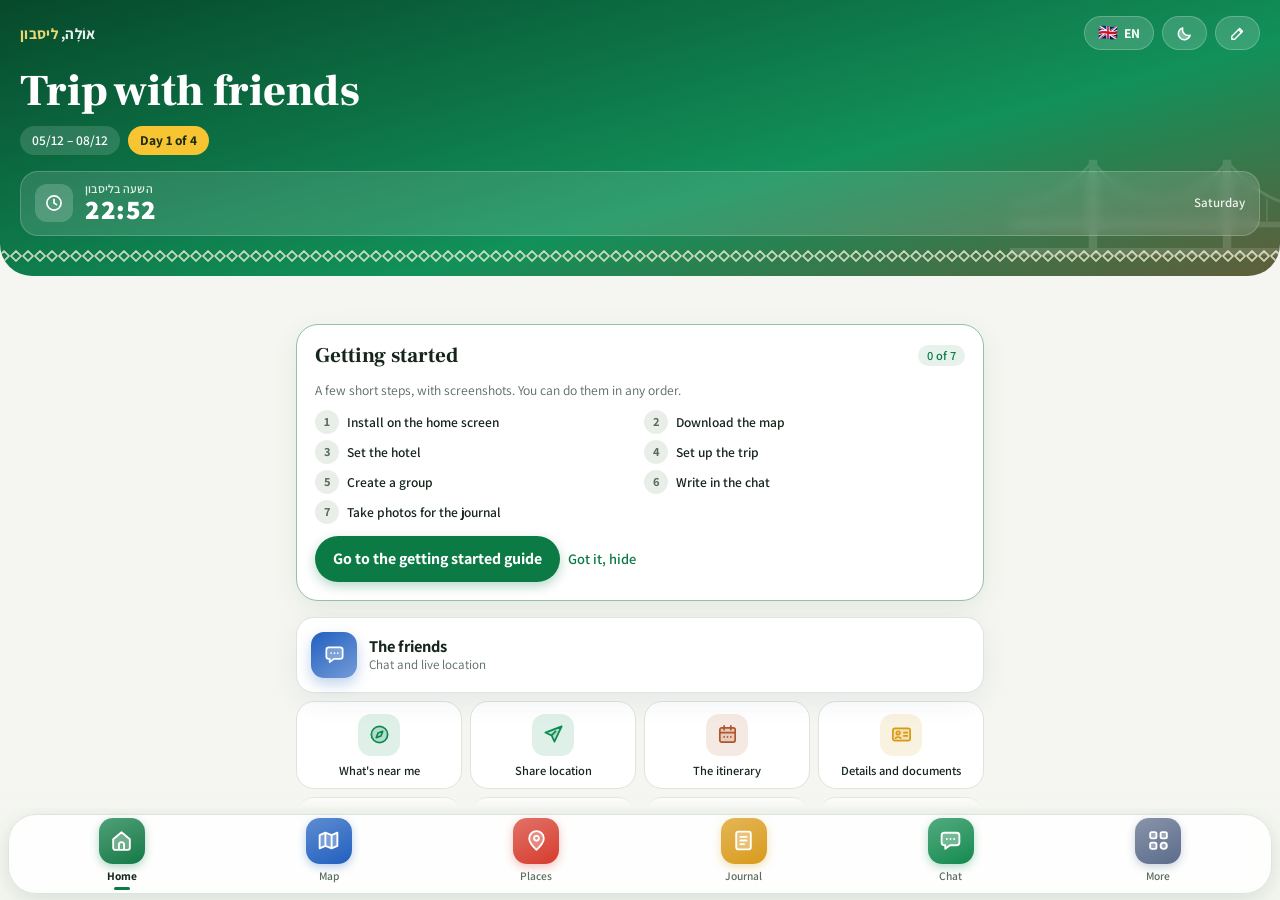
==== commit 160884d9: "Lisbon content: 75 places, four itineraries, tips, 34 Portuguese phrases with recordings, notes and " ====
--- a/index.html
+++ b/index.html
@@ -60,6 +60,7 @@
     </header>
     <div class="stack">
       <div id="weather" class="weather" aria-label="תחזית"></div>
+      <section class="card note-home" id="noteHome" hidden></section>
       <div id="alertBox"></div>
       <section class="card install" id="installCard" hidden>
         <img src="icon-180.png" alt="" width="56" height="56">
@@ -120,7 +121,7 @@
   <section class="view" id="v-places" data-view="places" hidden>
     <header class="page-head">
       <h1>מקומות</h1>
-      <input type="search" id="search" placeholder="חיפוש: סנדלים, גג, סובלאקי…" autocomplete="off">
+      <input type="search" id="search" placeholder="חיפוש: אריחים, גג, פשטל…" autocomplete="off">
     </header>
     <div class="chips" id="placeChips"></div>
     <div class="sortbar" id="sortbar">
@@ -218,6 +219,18 @@
   <section class="view" id="v-more" data-view="more" hidden>
     <header class="page-head"><h1>ארגז כלים</h1></header>
     <div class="stack">
+      <details class="card acc" id="notesCard" open>
+        <summary><i class="ic" data-ic="cal" style="--c:#d99a12"></i>פנקס ותזכורות <span class="pill" id="notesCount" hidden></span></summary>
+        <form id="noteForm" class="note-form">
+          <input id="noteText" maxlength="200" autocomplete="off" placeholder="מה לזכור? להזמין שולחן, לקנות מתנה…">
+          <button type="button" class="note-bell" id="noteBell" aria-label="הוספת תזכורת עם שעה">⏰</button>
+          <button class="btn sm">הוספה</button>
+          <label id="noteWhen" class="note-when" hidden>מתי להזכיר<input id="noteAt" type="datetime-local"></label>
+        </form>
+        <div id="notesList" class="notes-list"></div>
+        <p class="muted small">תזכורת עם שעה מופיעה במסך הבית ביום שלה וקופצת כשהאפליקציה פתוחה. הפנקס אישי ונשמר בטלפון, לכל נסיעה בנפרד.</p>
+      </details>
+
       <details class="card acc" id="startCard">
         <summary><i class="ic" data-ic="compass" style="--c:#0b8a4f"></i>איך מתחילים</summary>
         <p class="muted small">כמה צעדים, עם צילומי מסך וכפתור שמוביל ישר למקום. צעד שהושלם מסומן ב־✓.</p>
@@ -371,7 +384,7 @@
   <button data-go="places" style="--c:#d6392b"><i class="tic" data-ic="pin"></i>מקומות</button>
   <button data-go="journal" style="--c:#d99a12"><i class="tic" data-ic="book"></i>יומן</button>
   <button data-go="chat" style="--c:#0b8a4f"><i class="tic" data-ic="chat"></i>צ׳אט<em class="tbadge" id="chatBadge" hidden></em></button>
-  <button data-go="more" style="--c:#5b6b8a"><i class="tic" data-ic="grid"></i>עוד</button>
+  <button data-go="more" style="--c:#5b6b8a"><i class="tic" data-ic="grid"></i>עוד<em class="tdot" id="moreDot" hidden></em></button>
 </nav>
 
 <!-- גיליון מקום -->
@@ -592,5 +605,6 @@
 <script src="backup.js"></script>
 <script src="start.js"></script>
 <script src="trips.js"></script>
+<script src="notes.js"></script>
 </body>
 </html>
--- a/app.css
+++ b/app.css
@@ -847,3 +847,25 @@
 .taxi { background: color-mix(in srgb, #d99a12 10%, var(--surface)); }
 .card { box-shadow: 0 8px 28px rgba(10, 70, 40, .07); }
 .tabbar::before { box-shadow: 0 6px 22px rgba(10, 70, 40, .12); }
+
+/* ───── פנקס ותזכורות ───── */
+.note-form { display: grid; grid-template-columns: 1fr auto auto; gap: 8px; align-items: center; margin: 4px 0 12px; }
+.note-form input { min-width: 0; }
+.note-bell { width: 44px; height: 44px; border-radius: 14px; font-size: 20px; background: var(--surface2); display: grid; place-items: center; filter: grayscale(1); opacity: .7; }
+.note-bell.on { filter: none; opacity: 1; background: color-mix(in srgb, var(--gold) 22%, var(--surface)); }
+.note-when { grid-column: 1 / -1; display: grid; gap: 4px; font-size: 13px; font-weight: 600; color: var(--muted); }
+.notes-list { display: grid; margin-bottom: 10px; }
+.note-row, .nh-row { display: flex; align-items: center; gap: 12px; padding: 10px 0; border-bottom: 1px solid var(--line); }
+.note-row:last-child, .nh-row:last-child { border-bottom: 0; }
+.note-row span, .nh-row span { flex: 1; min-width: 0; display: grid; gap: 1px; }
+.note-row b, .nh-row b { font-weight: 600; font-size: 16px; overflow-wrap: anywhere; }
+.note-row small, .nh-row small { font-size: 12.500px; font-weight: 700; color: var(--sea); }
+.note-row small.late, .nh-row.late small { color: var(--pink); }
+.note-row.done b { text-decoration: line-through; color: var(--muted); font-weight: 500; } .note-row.done small { color: var(--muted); }
+.note-check { flex: none; width: 26px; height: 26px; border-radius: 50%; border: 2px solid color-mix(in srgb, var(--sea) 45%, var(--line)); display: grid; place-items: center; font-size: 14px; font-weight: 800; color: #fff; }
+.note-row.done .note-check { background: var(--sea); border-color: var(--sea); }
+.note-x { flex: none; width: 30px; height: 30px; border-radius: 50%; color: var(--muted); font-size: 13px; }
+.note-home { border-inline-start: 4px solid var(--gold); padding-block: 14px; }
+.note-home .card-head { margin-bottom: 2px; } .note-home h2 { font-size: 18px; }
+.tdot { position: absolute; top: 2px; inset-inline-end: calc(50% - 26px); width: 11px; height: 11px; border-radius: 50%; background: #e03131; border: 2px solid var(--surface); }
+#notesCard summary .pill { margin-inline-start: 8px; }
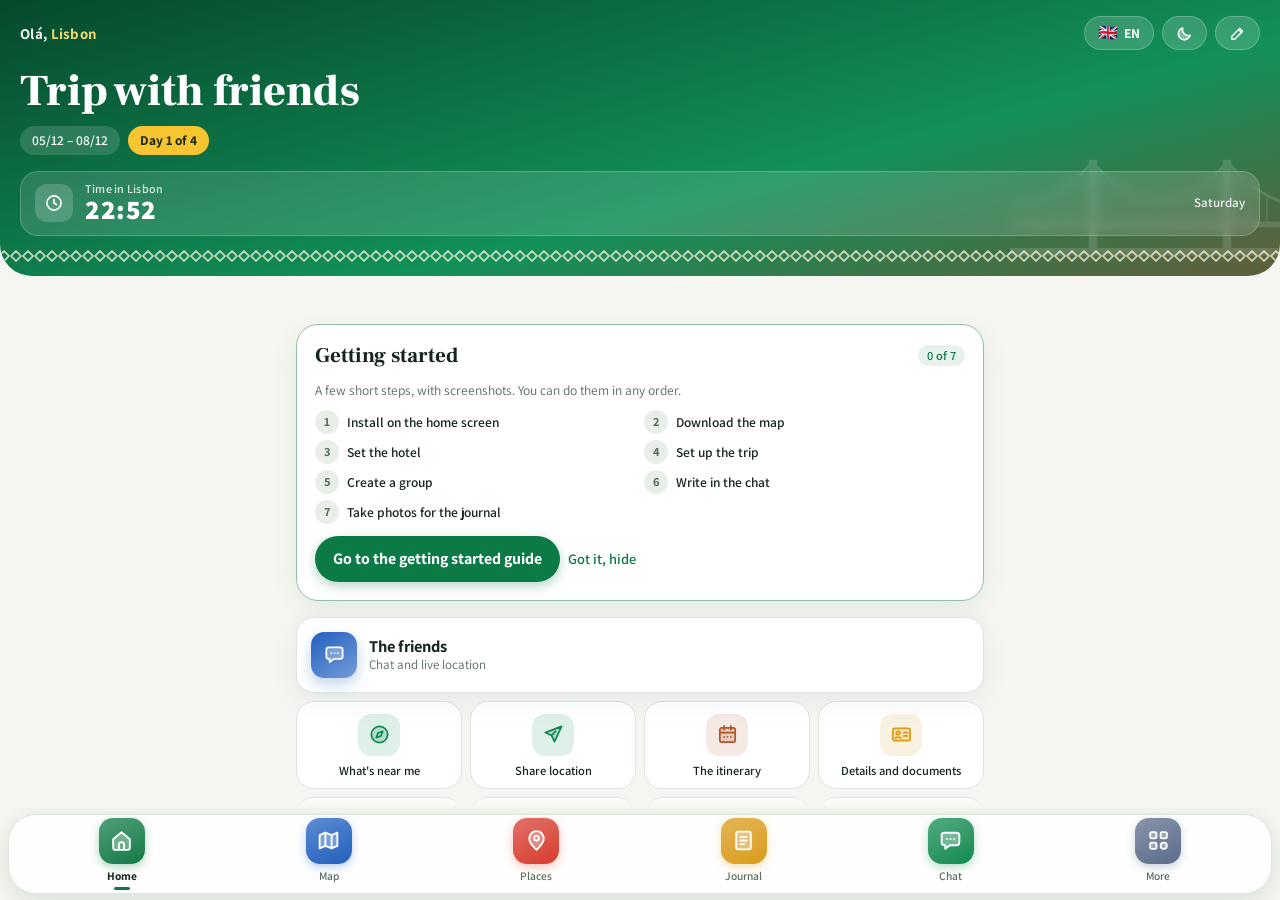
==== commit ad1d9b04: "Licences: signed personal links, one phone per link, group seats, admin page, and a per-app switch (" ====
--- a/index.html
+++ b/index.html
@@ -12,7 +12,7 @@
 <meta name="apple-mobile-web-app-title" content="ליסבון">
 <link rel="manifest" href="manifest.webmanifest">
 <script>/* קישור הזמנה באייפון: בלי manifest, "הוספה למסך הבית" שומרת את הכתובת עם הקוד, והאפליקציה שבמסך הבית מצטרפת לבד */
-if (/[?&]j=/.test(location.search) && /iPhone|iPad|iPod/.test(navigator.userAgent) && !navigator.standalone) document.querySelector('link[rel=manifest]').remove();</script>
+if (/[?&][jk]=/.test(location.search) && /iPhone|iPad|iPod/.test(navigator.userAgent) && !navigator.standalone) document.querySelector('link[rel=manifest]').remove();</script>
 <link rel="icon" href="icon.svg" type="image/svg+xml">
 <link rel="apple-touch-icon" sizes="180x180" href="icon-180.png">
 <link rel="preconnect" href="https://fonts.googleapis.com">
@@ -371,6 +371,7 @@
         <p><b>ליסבון שלנו</b> · מדריך ומלווה לטיול בליסבון</p>
         <p>פיתוח: דודו טל</p>
         <p class="muted small">© 2026 כל הזכויות שמורות.</p>
+        <p class="small lic-info" id="licInfo" hidden></p>
       </section>
       <div class="center"><button class="btn ghost sm" id="updBtn" type="button">בדיקת עדכון</button> <span class="muted small" id="verTxt"></span></div>
       <p class="muted small center">שעות ומחירים משתנים – כדאי לוודא בגוגל מפות לפני שיוצאים.<br>כל מה שהזנת נשמר רק בטלפון הזה.</p>
@@ -480,6 +481,21 @@
   </form>
 </dialog>
 
+<dialog id="licDlg" class="lic-gate">
+  <img src="icon-192.png" alt="" width="72" height="72">
+  <h2>נדרש קישור הפעלה</h2>
+  <p id="licMsg"></p>
+  <ol class="inst" id="licSteps" hidden>
+    <li>לוחצים על כפתור השיתוף בדפדפן.</li>
+    <li>בוחרים <b>"הוספה למסך הבית"</b>.</li>
+    <li>פותחים את האפליקציה מהאייקון החדש.</li>
+  </ol>
+  <form id="licForm">
+    <input id="licIn" autocomplete="off" autocapitalize="off" dir="ltr" placeholder="P.xxxxxxxx.xxxx">
+    <button class="btn" id="licGo">הפעלה</button>
+    <p class="muted small">מדביקים כאן את הקישור או את הקוד שקיבלתם.</p>
+  </form>
+</dialog>
 <dialog id="langDlg" class="sheet" translate="no">
   <h2>שפה · Language · Idioma</h2>
   <div class="lang-list">
@@ -606,5 +622,6 @@
 <script src="start.js"></script>
 <script src="trips.js"></script>
 <script src="notes.js"></script>
+<script src="lic.js"></script>
 </body>
 </html>
--- a/app.css
+++ b/app.css
@@ -869,3 +869,42 @@
 .note-home .card-head { margin-bottom: 2px; } .note-home h2 { font-size: 18px; }
 .tdot { position: absolute; top: 2px; inset-inline-end: calc(50% - 26px); width: 11px; height: 11px; border-radius: 50%; background: #e03131; border: 2px solid var(--surface); }
 #notesCard summary .pill { margin-inline-start: 8px; }
+
+/* ═════ מזג אוויר צבעוני: לכל יום רקע לפי השמיים ═════ */
+.weather { gap: 8px; }
+.wx, .wx.wx-sun { position: relative; overflow: hidden; border: 0; border-radius: 20px; padding: 12px 6px 11px; color: #fff; box-shadow: 0 6px 16px rgba(20, 60, 120, .18);
+  background: linear-gradient(170deg, #2f9bff 0%, #6cc4ff 55%, #ffd36b 130%); }
+.wx b { color: rgba(255,255,255,.92); font-size: 12.500px; font-weight: 700; line-height: 1.250; }
+.wx i { font-size: 32px; line-height: 1.250; margin: 3px 0 2px; filter: drop-shadow(0 2px 3px rgba(0,0,0,.18)); }
+.wx span { color: #fff; font-size: 19px; font-weight: 800; }
+.wx em { color: rgba(255,255,255,.8); font-size: 13px; font-weight: 600; }
+.wx.wx-part { background: linear-gradient(170deg, #3d8fe6 0%, #86c3f5 60%, #f3d58a 140%); }
+.wx.wx-cloud { background: linear-gradient(170deg, #5d7896 0%, #93a9c0 100%); }
+.wx.wx-fog { background: linear-gradient(170deg, #7b8794 0%, #b4bcc6 100%); }
+.wx.wx-rain { background: linear-gradient(170deg, #2c4a6e 0%, #4f79a8 100%); }
+.wx.wx-shower { background: linear-gradient(170deg, #3767a3 0%, #6fa4d6 65%, #e9cf8c 150%); }
+.wx.wx-snow { background: linear-gradient(170deg, #7fa6c9 0%, #d3e3f1 100%); color: #173048; }
+.wx.wx-snow b, .wx.wx-snow span { color: #173048; } .wx.wx-snow em { color: rgba(23,48,72,.7); }
+.wx.wx-storm { background: linear-gradient(170deg, #252a4a 0%, #51557f 100%); }
+.wx::after { content: ''; position: absolute; inset: 0; background: radial-gradient(circle at 80% -10%, rgba(255,255,255,.28), transparent 55%); pointer-events: none; }
+.wx u { display: block; text-decoration: none; font-size: 11.500px; font-weight: 600; line-height: 1.200; min-height: 2.400em; color: rgba(255,255,255,.92); margin-bottom: 3px; }
+.wx.wx-snow u { color: #173048; }
+/* כרטיסי מזג האוויר: אותו מבנה בכל כרטיס, כך שהאייקונים והמספרים בקו אחד */
+.weather { align-items: stretch; }
+.wx { display: flex; flex-direction: column; align-items: center; }
+.wx b { min-height: 2.500em; }
+.wx u { flex: 1; }
+.wx p { margin: 0; white-space: nowrap; line-height: 1.100; }
+
+/* ───── רישיון: מסך נעילה ───── */
+html.locked #app, html.locked .tabbar { display: none !important; }
+html.locked dialog:not(#licDlg) { display: none !important; }
+.lic-gate { border: 0; width: min(92vw, 420px); margin: auto; padding: 28px 22px 22px; border-radius: 26px; background: var(--surface); color: var(--ink); text-align: center; box-shadow: 0 20px 60px rgba(0,0,0,.3); }
+.lic-gate::backdrop { background: linear-gradient(165deg, var(--hero-a), var(--hero-b)); }
+.lic-gate img { border-radius: 18px; box-shadow: 0 6px 18px rgba(0,0,0,.2); }
+.lic-gate h2 { font: 800 23px/1.200 var(--display); margin: 14px 0 8px; }
+.lic-gate p { margin: 0 0 14px; }
+.lic-gate .inst { text-align: start; margin: 0 0 6px; }
+.lic-gate form { display: grid; gap: 10px; }
+.lic-gate input { text-align: center; font: 600 15px ui-monospace, Menlo, monospace; }
+.lic-info { color: var(--sea); font-weight: 600; margin-top: 6px; }
